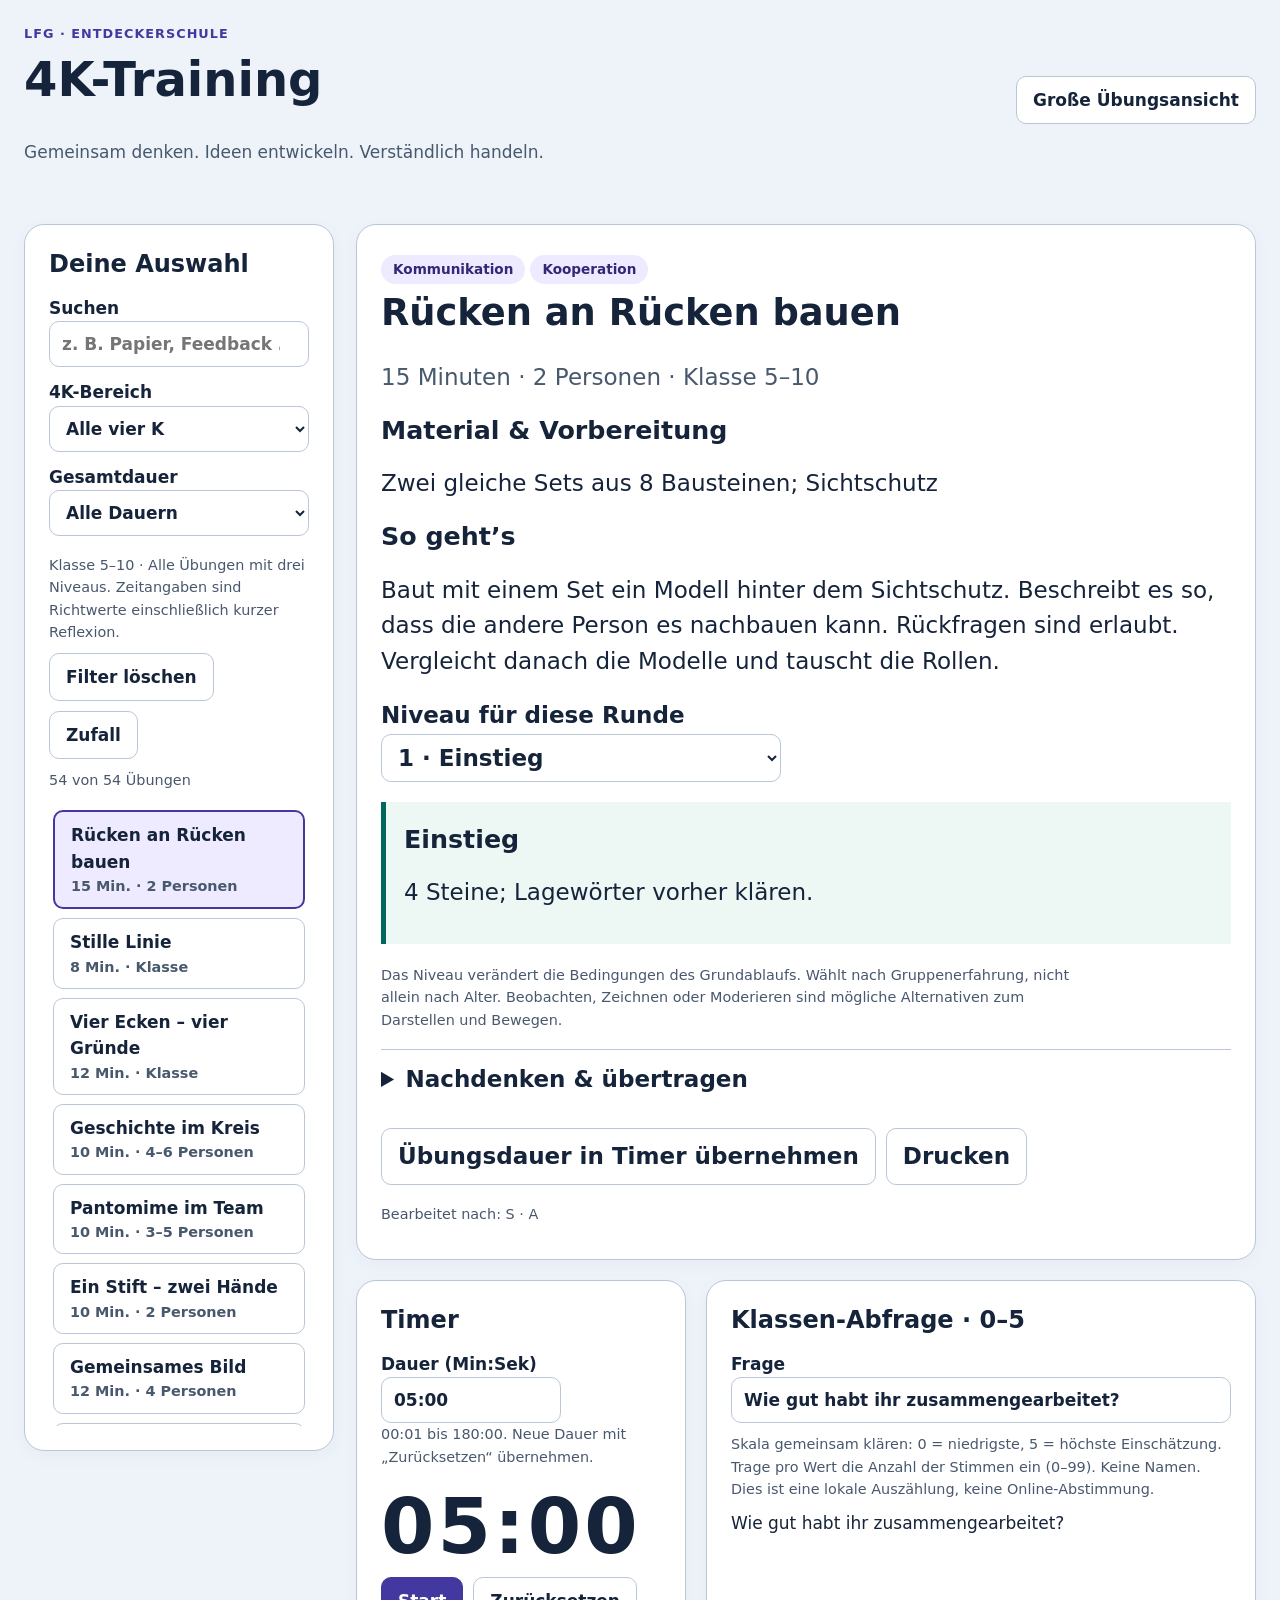
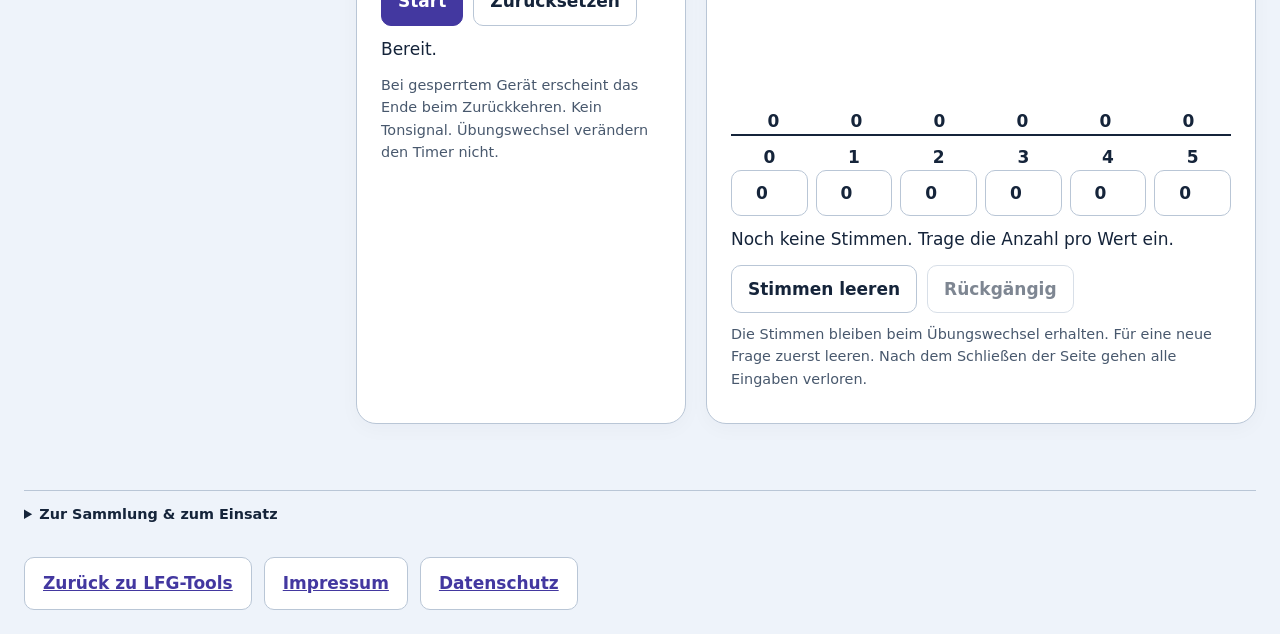
==== tools/4k-training/index.html @ a6604622 "Add files via upload" ====
<!doctype html>
<html lang="de">
<head>
<meta charset="utf-8">
<meta name="viewport" content="width=device-width,initial-scale=1">
<title>4K-Training · LFG-Tools</title>
<style>
:root{color-scheme:light;--ink:#15243a;--muted:#48586d;--paper:#fff;--bg:#eef3fa;--line:#b9c6d6;--accent:#4338a0;--soft:#eeeaff;--teal:#00675d}
*{box-sizing:border-box}body{margin:0;background:var(--bg);color:var(--ink);font:17px/1.55 system-ui,sans-serif}button,input,select{font:inherit}button,select,input{min-height:46px;border:1px solid var(--line);border-radius:10px}button{background:white;color:var(--ink);padding:10px 16px;cursor:pointer;font-weight:650}button:hover{background:var(--soft)}button:disabled{opacity:.55;cursor:default}input,select{padding:9px 12px;background:white;color:var(--ink);width:100%}:focus-visible{outline:3px solid #a43c00;outline-offset:3px}h1,h2,h3,p{margin:0 0 .65em}h1{font-size:clamp(1.9rem,5vw,3rem);line-height:1.15}h2{font-size:clamp(1.6rem,3vw,2.3rem);line-height:1.25}h3{font-size:1.15rem}a{color:var(--accent)}label{display:block;font-weight:650}small,.small{font-size:.9rem;color:var(--muted)}.skip{position:absolute;left:12px;top:-100px;background:white;padding:12px;z-index:10}.skip:focus{top:10px}header,main,footer{max-width:1440px;margin:auto;padding:24px}header{display:flex;align-items:center;justify-content:space-between;gap:20px}.eyebrow{color:var(--accent);font-weight:750;letter-spacing:.08em;font-size:.8rem}.layout{display:grid;grid-template-columns:310px minmax(0,1fr);gap:22px}.card{background:var(--paper);border:1px solid var(--line);border-radius:20px;padding:24px;box-shadow:0 5px 20px #15243a08}.catalog{align-self:start}.filters{display:grid;gap:12px}.row{display:flex;gap:10px;align-items:center;flex-wrap:wrap}.list{display:grid;gap:9px;margin-top:14px;max-height:620px;overflow:auto;padding:4px}.pick{text-align:left;width:100%;font-weight:650}.pick small{display:block}.pick[aria-pressed=true]{border:2px solid var(--accent);background:var(--soft)}.primary{background:var(--accent);color:white;border-color:var(--accent)}.primary:hover{background:#312777}.badge{display:inline-block;background:var(--soft);color:#352777;border-radius:30px;padding:4px 12px;font-size:.85rem;font-weight:650;margin:0 5px 6px 0}.meta{color:var(--muted)}.lesson{font-size:clamp(1.15rem,1.8vw,1.45rem)}.lesson h3{font-size:1.1em}.lesson p{max-width:78ch}.variant{border-left:5px solid var(--teal);background:#edf8f5;padding:18px;margin:20px 0}.level{max-width:400px;margin:18px 0}.lesson ol,.lesson ul{padding-left:1.5em}.lesson li{margin-bottom:12px}summary{cursor:pointer;font-weight:700;padding:12px 0;min-height:48px}details{border-top:1px solid var(--line);margin-top:18px}.tools{display:grid;grid-template-columns:minmax(220px,.75fr) minmax(0,1.25fr);gap:20px;margin-top:20px}.clock{font-size:clamp(3rem,6vw,5rem);font-variant-numeric:tabular-nums;font-weight:750;letter-spacing:.04em;line-height:1.3}.timer-input{max-width:180px}.status{min-height:1.6em;margin-top:10px}.error{color:#a51e19;font-weight:650}.ended{background:#fff0d5;border:2px solid #8b5200}.chart{display:grid;grid-template-columns:repeat(6,minmax(0,1fr));gap:10px;height:180px;align-items:end;border-bottom:2px solid var(--ink);margin:20px 0 8px;padding:0 6px}.column{height:100%;display:flex;flex-direction:column;justify-content:flex-end;text-align:center;font-weight:700}.bar{background:var(--teal);border-radius:6px 6px 0 0;min-height:0}.counts{display:grid;grid-template-columns:repeat(6,minmax(0,1fr));gap:8px}.counts label{text-align:center}.counts input{padding:8px 2px;text-align:center}.survey figure{margin:0}.survey .small{margin-top:10px}.survey input[aria-invalid=true]{border:2px solid #a51e19}.focus .catalog{display:none}.focus .layout{grid-template-columns:1fr}.focus .lesson{font-size:clamp(1.4rem,2.5vw,2rem)}footer nav{display:flex;flex-wrap:wrap;gap:12px}footer nav a{display:block;padding:12px 18px;border:1px solid var(--line);border-radius:10px;background:white;font-weight:650}footer details{font-size:.9rem}.hidden,[hidden]{display:none!important}.empty{padding:16px;background:#fff4dd;border-radius:10px}noscript{display:block;padding:20px}.topgap{margin-top:18px}@media(max-width:1000px){.tools{grid-template-columns:1fr}.layout{grid-template-columns:270px minmax(0,1fr)}}@media(max-width:740px){header,main,footer{padding:16px}header{align-items:flex-start;flex-direction:column}.layout{grid-template-columns:1fr}.card{padding:18px}.filters{grid-template-columns:1fr 1fr}.filters .wide{grid-column:1/-1}.list{max-height:240px}.counts{gap:5px}.chart{gap:6px}.lesson{font-size:1.2rem}.row button{flex:1 1 auto}}@media(prefers-reduced-motion:no-preference){.bar{transition:height .18s}}@media print{header button,.catalog,.tools,footer nav{display:none!important}.layout{display:block}.card{border:0;box-shadow:none}.lesson{font-size:13pt}body{background:white}}
</style>
</head>
<body>
<a class="skip" href="#exercise">Zur Übung springen</a>
<header><div><p class="eyebrow">LFG · ENTDECKERSCHULE</p><h1>4K-Training</h1><p class="meta">Gemeinsam denken. Ideen entwickeln. Verständlich handeln.</p></div><button id="focus" aria-pressed="false">Große Übungsansicht</button></header>
<noscript>Bitte JavaScript aktivieren, damit Übungen, Timer und Auswertung angezeigt werden.</noscript>
<main>
<div class="layout">
<aside class="card catalog" aria-label="Übungen finden">
<h2 style="font-size:1.5rem">Deine Auswahl</h2>
<div class="filters">
<label class="wide">Suchen<input id="search" type="search" placeholder="z. B. Papier, Feedback …"></label>
<label>4K-Bereich<select id="category"><option value="">Alle vier K</option><option value="0">Kommunikation</option><option value="1">Kooperation</option><option value="2">Kreativität</option><option value="3">Kritisches Denken</option></select></label>
<label>Gesamtdauer<select id="duration"><option value="100">Alle Dauern</option><option value="10">Bis 10 Minuten</option><option value="15">Bis 15 Minuten</option><option value="20">Bis 20 Minuten</option></select></label>
</div>
<p class="small topgap">Klasse 5–10 · Alle Übungen mit drei Niveaus. Zeitangaben sind Richtwerte einschließlich kurzer Reflexion.</p>
<div class="row"><button id="clear">Filter löschen</button><button id="random">Zufall</button></div>
<p id="found" class="status small" role="status"></p>
<div id="list" class="list" aria-label="Gefundene Übungen"></div>
</aside>
<div>
<article class="card lesson" id="exercise" aria-labelledby="title">
<div id="tags"></div><h2 id="title" tabindex="-1"></h2><p id="meta" class="meta"></p>
<h3>Material &amp; Vorbereitung</h3><p id="material"></p>
<h3>So geht’s</h3><p id="steps"></p>
<label class="level">Niveau für diese Runde<select id="level"><option value="0">1 · Einstieg</option><option value="1">2 · Vertiefung</option><option value="2">3 · Herausforderung</option></select></label>
<div class="variant"><h3 id="leveltitle">Einstieg</h3><p id="variant"></p></div>
<p class="small">Das Niveau verändert die Bedingungen des Grundablaufs. Wählt nach Gruppenerfahrung, nicht allein nach Alter. Beobachten, Zeichnen oder Moderieren sind mögliche Alternativen zum Darstellen und Bewegen.</p>
<details id="reflection"><summary>Nachdenken &amp; übertragen</summary><ol id="questions"></ol><p id="solution" class="small"></p></details>
<div class="row topgap"><button id="loadtime">Übungsdauer in Timer übernehmen</button><button id="print">Drucken</button></div>
<p id="source" class="small topgap"></p>
</article>
<div class="tools">
<section class="card" id="timerbox" aria-labelledby="timerheading"><h2 id="timerheading" style="font-size:1.5rem">Timer</h2><label class="timer-input">Dauer (Min:Sek)<input id="timeinput" value="05:00" inputmode="text" maxlength="6" aria-describedby="timehint"></label><p id="timehint" class="small">00:01 bis 180:00. Neue Dauer mit „Zurücksetzen“ übernehmen.</p><div id="clock" class="clock" role="timer" aria-label="Verbleibende Zeit">05:00</div><div class="row"><button id="start" class="primary">Start</button><button id="reset">Zurücksetzen</button></div><p id="tstatus" class="status" role="status">Bereit.</p><p class="small">Bei gesperrtem Gerät erscheint das Ende beim Zurückkehren. Kein Tonsignal. Übungswechsel verändern den Timer nicht.</p></section>
<section class="card survey" aria-labelledby="surveyheading"><h2 id="surveyheading" style="font-size:1.5rem">Klassen-Abfrage · 0–5</h2><label>Frage<input id="pollquestion" maxlength="160" value="Wie gut habt ihr zusammengearbeitet?"></label><p class="small">Skala gemeinsam klären: 0 = niedrigste, 5 = höchste Einschätzung. Trage pro Wert die Anzahl der Stimmen ein (0–99). Keine Namen. Dies ist eine lokale Auszählung, keine Online-Abstimmung.</p><figure id="figure"><figcaption id="caption"></figcaption><div id="chart" class="chart" aria-hidden="true"></div></figure><div id="counts" class="counts"></div><p id="pstatus" class="status" role="status" aria-live="polite"></p><div class="row"><button id="pollreset">Stimmen leeren</button><button id="undo" disabled>Rückgängig</button></div><p class="small">Die Stimmen bleiben beim Übungswechsel erhalten. Für eine neue Frage zuerst leeren. Nach dem Schließen der Seite gehen alle Eingaben verloren.</p></section>
</div>
</div>
</div>
</main>
<footer>
<details><summary>Zur Sammlung &amp; zum Einsatz</summary><p>Alle Übungen sind für Klasse 5–10 didaktisch bearbeitet und verkürzt. Niveau und Dauer passen sich nicht automatisch an die Klasse an. Wählt für die Reflexion ein bis zwei Fragen und vereinbart danach einen konkreten nächsten Schritt. Persönliche Offenlegung, Berührung und Blickkontakt sind freiwillig; bei Rollenspielen werden erfundene Situationen genutzt.</p><p>Quellenkürzel: S = „4K Übungen – SUPER“; A = „Auswahl 4K Übungen“; T = „Theaterübungen“; V = Hopp Foundation, „Die Box für spontane Vertretungsstunden“, 2024; L = bereitgestellte Lions-Quest-Unterlagen Klasse 5; B = BZgA, „Achtsamkeit und Anerkennung“. Die Anleitungen und Niveauvarianten sind neu formulierte Bearbeitungen, keine vollständige Wiedergabe der Programme. Verwandte Übungen wurden zusammengeführt. Ergänzte Beispiele sind erfunden.</p></details>
<nav aria-label="Weitere Seiten" class="topgap"><a href="../../index.html">Zurück zu LFG-Tools</a><a href="https://lfg-ma.de/impressum-b/">Impressum</a><a href="https://lfg-ma.de/datenschutz/">Datenschutz</a></nav>
</footer>
<script>
'use strict';
// Schema: Titel | K (0–3) | Minuten | Gruppe | Material | Ablauf | 3 Niveaus (~) | 2 Reflexionsfragen (~) | Quellen
const raw = `
Rücken an Rücken bauen|01|15|2 Personen|Zwei gleiche Sets aus 8 Bausteinen; Sichtschutz|Baut mit einem Set ein Modell hinter dem Sichtschutz. Beschreibt es so, dass die andere Person es nachbauen kann. Rückfragen sind erlaubt. Vergleicht danach die Modelle und tauscht die Rollen.|4 Steine; Lagewörter vorher klären.~8 Steine; vor dem Vergleichen alle Positionen mündlich prüfen.~8 Steine; zunächst ohne Rückfragen bauen, danach mit Rückfragen verbessern.|Welche Beschreibung war eindeutig?~Welche Rückfrage hat einen Fehler verhindert?|SA
Stille Linie|01|8|Klasse|Zettel mit erfundenen Tages- und Monatsdaten|Alle erhalten ein Datum. Ordnet euch ohne Sprechen vom Jahresanfang bis zum Jahresende. Alternativ ordnet ihr die Zettel gemeinsam am Tisch. Prüft am Ende laut die Reihenfolge.|Zettel dürfen gezeigt werden.~Zettel bleiben verdeckt; nutzt Gesten.~Zwei Personen haben dasselbe Datum: Einigt euch zusätzlich auf eine nachvollziehbare Gleichstandsregel.|Wie habt ihr Informationen sichtbar gemacht?~Woran habt ihr bemerkt, dass jemand noch Unterstützung brauchte?|S
Vier Ecken – vier Gründe|03|12|Klasse|Vier Schilder: Ruhe, Bewegung, Austausch, Kreativität|Was sollte ein neuer Pausenraum vor allem ermöglichen? Wählt eine Ecke oder zeigt auf ein Schild. Sammelt dort Gründe, hört die anderen Gruppen und entscheidet danach erneut.|Nennt einen Nutzen eurer Wahl.~Berücksichtigt einen Nachteil eurer Wahl.~Entwickelt einen Kompromiss für einen kleinen Raum und begründet, worauf ihr verzichtet.|Welcher Grund hat eure Sicht erweitert?~Was ist der Unterschied zwischen einer Mehrheit und einem guten Argument?|S
Geschichte im Kreis|02|10|4–6 Personen|Keines|Beginnt mit: „Vor dem Klassenraum lag eine Kiste ohne Namen.“ Ergänzt reihum je einen Satz. Greift dabei etwas aus dem vorherigen Satz auf. Findet gemeinsam ein Ende.|Erzählt frei und zusammenhängend.~Jeder neue Satz enthält zusätzlich eine Ursache oder Folge.~Erzählt dieselbe Geschichte erneut aus Sicht einer Nebenfigur, ohne die Ereignisse zu verändern.|Welche Ergänzung hat wirklich angeknüpft?~Wie habt ihr widersprüchliche Ideen verbunden?|S
Pantomime im Team|02|10|3–5 Personen|Begriffe auf Zetteln: Busfahrt, Zeltaufbau, Orchester|Plant eine stumme Szene zu einem Begriff. Alle übernehmen eine erkennbare Aufgabe. Die anderen nennen erst Beobachtungen und dann ihre Vermutung.|Zeigt eine Alltagshandlung.~Zeigt eine Störung und ihre gemeinsame Lösung.~Zeigt einen abstrakten Begriff wie Zusammenarbeit ohne Buchstaben oder Zahlen.|Welche Geste war verständlich?~Welche Deutung war nur eine Vermutung?|ST
Ein Stift – zwei Hände|01|10|2 Personen|Papier und ein dicker Stift je Paar|Haltet einen Stift gemeinsam und zeichnet ein Haus mit Tür, zwei Fenstern und einem Baum. Niemand zieht gegen Widerstand; bei Bedarf pausieren. Alternativ führt eine Person, die andere gibt Anweisungen. Vergleicht zwei Durchgänge.|Sprecht euch während des Zeichnens ab.~Plant vorher; zeichnet dann ohne Worte.~Zeichnet ohne Vorplanung und ohne Worte; vergleicht danach eure unterschiedlichen Ziele.|Woran war Führung zu erkennen?~Wie konntet ihr einen Richtungswechsel aushandeln?|S
Gemeinsames Bild|12|12|4 Personen|Großes Blatt, vier Stifte|Zeichnet gemeinsam einen Schulhof. Jede Person nutzt einen eigenen Stift. Ergänzt die Ideen der anderen, ohne etwas zu übermalen. Stellt danach drei bewusst verbundene Elemente vor.|Plant zuerst gemeinsam.~Zeichnet ohne Worte; jede Ergänzung muss an etwas Vorhandenes anschließen.~Plant einen Hof für Ruhe, Spiel und barrierefreie Wege; löst einen Platzkonflikt ohne Worte.|Wo entstand aus Einzelideen etwas Gemeinsames?~Wessen Vorschlag wurde aufgegriffen und wessen noch nicht?|S
Papier-Turm|12|20|3–4 Personen|8 gebrauchte A4-Blätter je Team, Lineal|Baut aus den Blättern ohne Kleber einen freistehenden Turm. Er muss zehn Sekunden stehen. Plant drei Minuten, baut sieben Minuten, prüft und verbessert. Vergleicht eure Bauweisen, nicht nur die Höhe.|Alle 8 Blätter nutzen; Falten und Rollen erlaubt.~Nur 5 Blätter nutzen; vor dem Bauen eine Skizze vereinbaren.~Nur 5 Blätter; der Turm muss zusätzlich einen Radiergummi tragen. Testet und verändert gezielt eine Stelle.|Welche Absprache hat Bauzeit gespart?~Welche Beobachtung führte zu einer Verbesserung?|S
Jeder Knick zählt|01|20|4 Personen|Papier, freie Teststrecke|Faltet reihum einen Papierflieger: Pro Zug ist genau ein Knick erlaubt. Alle sind beteiligt. Testet auf einer freien Strecke ohne Personen in Flugrichtung. Besprecht eine Verbesserung und baut erneut.|Wählt gemeinsam ein bekanntes Modell; sprecht dabei.~Plant vorab; während des Faltens nur Rückfragen.~Vergleicht zwei Modelle mit je drei Testflügen unter gleichen Bedingungen.|Wo war eine Übergabe unklar?~Wie unterscheidet ihr einen Zufallstreffer von einer Verbesserung?|SV
Ball auf Reisen|01|15|4–6 Personen|Gefaltete Papierrinnen, Papierkugel, Tisch|Transportiert eine Papierkugel mit euren Rinnen über einen Tisch in ein Ziel aus Papier. Die Kugel darf nicht mit der Hand bewegt werden. Jede Person übernimmt eine Rinne. Stoppt bei einem Fall, besprecht die Stelle und beginnt dort neu.|Rinnen dürfen aufliegen.~Die Rinnen werden gehalten; sprecht Übergaben ab.~Baut eine Kurve ein und wechselt nach jedem Versuch die Zuständigkeiten.|Welche Übergabe funktionierte zuverlässig?~Was änderte sich durch den Rollenwechsel?|S
Insel am Tisch|13|15|3–5 Personen|6 Papierinseln, 4 Spielfiguren|Legt die Inseln als Weg über einen gezeichneten Fluss. Bringt alle Figuren hinüber. Pro Insel stehen höchstens zwei Figuren; bewegt wird nur zur nächsten Insel. Leere Inseln dürfen umgesetzt werden. Findet und erklärt einen gemeinsamen Plan.|Alle Inseln liegen bereits als Kette.~Nutzt nur 4 Inseln und plant das Umsetzen.~Nutzt 4 Inseln; jede Person darf nur ihre eigene Figur bewegen. Einigt euch vor jedem Schritt.|Welche Regel habt ihr zuerst übersehen?~Wie habt ihr sichergestellt, dass alle den Plan verstanden?|S
Team-Puzzle|01|15|4 Personen|Ein selbst gezeichnetes Bild, in 8 Teile zerschnitten|Verteilt die verdeckten Teile. Beschreibt zunächst Formen und Anschlüsse, ohne sie zu zeigen. Legt sie anschließend gemeinsam zum Bild. Vergleicht eure Vorstellungen vor und nach dem Aufdecken.|Beschreibt 4 Teile und legt sie sofort.~Beschreibt 8 Teile; erst nach einer Planungsrunde aufdecken.~Eine Person legt nach euren Beschreibungen; nur sie darf Teile verschieben.|Welche Merkmale halfen beim Zuordnen?~Wann wäre eine Rückfrage besser gewesen als eine Annahme?|S
Maßstab gemeinsam ablegen|01|10|4–6 Personen|Leichte lange Leiste; freie Tischfläche|Tragt eine leichte Leiste mit je einem ausgestreckten Zeigefinger auf Tischhöhe. Senkt sie gemeinsam auf die Tischfläche. Kein Drücken oder Festhalten; bei Unsicherheit ablegen. Beobachtende können die Koordination übernehmen.|Eine Person gibt das Tempo vor.~Wechselt die koordinierende Person.~Versucht es nach gemeinsamer Planung ohne Worte und vergleicht die Strategien.|Warum bewegte sich die Leiste manchmal anders als beabsichtigt?~Welches Signal half allen gleichzeitig?|S
Menschliche Maschine|12|12|4–6 Personen|Keines|Eine Person beginnt eine wiederholte kleine Bewegung. Weitere ergänzen passende Bewegungen oder leise Geräusche. Gemeinsam entsteht eine Fantasiemaschine. Bewegungen sind auch im Sitzen möglich.|Baut eine Maschine mit klarer Reihenfolge.~Zeigt einen erkennbaren Eingang und Ausgang, etwa Papier und gefalteten Brief.~Eine Station fällt aus: Plant die Maschine so um, dass ihr Ziel erhalten bleibt.|Wie wurde der Anschluss zwischen zwei Teilen sichtbar?~Was machte eure Maschine anpassungsfähig?|ST
Gemeinsamer Bauplan|12|20|3–4 Personen|Papier und Stifte|Entwerft einen Lernraum mit drei Bereichen: Ruhe, Austausch und Bauen. Zeichnet erst einzeln eine Idee, kombiniert dann einen gemeinsamen Grundriss. Jede Person erklärt eine Entscheidung.|Alle drei Bereiche dürfen nebeneinander liegen.~Zeichnet auch Wege und Materialplätze ein.~Der Raum ist nur 6 × 6 Meter groß. Legt einen Maßstab fest und begründet einen Zielkonflikt.|Welche Einzelidee habt ihr weiterentwickelt?~Welche Entscheidung war ein begründeter Kompromiss?|S
Dinge neu nutzen|2|10|2–4 Personen|Papier, Stift; Gegenstand: leere Dose|Sammelt möglichst unterschiedliche neue Nutzungen einer leeren Dose. Bewertet zunächst nicht. Sortiert danach in praktisch, überraschend und noch unklar. Entwickelt eine Idee als Skizze weiter.|Findet fünf Nutzungen.~Findet Nutzungen für Schule, Garten und unterwegs.~Wählt eine Nutzung ohne Zerschneiden und beschreibt, wie ihr sie testen würdet.|Welche Idee löste weitere Ideen aus?~Welche Gewohnheit hat euer Denken begrenzt?|SA
Fantasietier mit Funktion|23|15|2–3 Personen|Papier und Stifte|Erfindet ein Tier für eine windige, kalte Insel. Zeichnet es und erklärt drei Merkmale mit ihrem möglichen Nutzen. Es ist ein Fantasiemodell, kein Beleg für reale Evolution.|Wählt drei passende Merkmale.~Beschreibt zu einem Merkmal auch einen möglichen Nachteil.~Die Insel wird wärmer: Entwerft eine zweite Variante und vergleicht Vor- und Nachteile, ohne eine absichtliche Anpassung realer Tiere zu behaupten.|Welche Merkmale passten zur Umgebung?~Welche Behauptung müsste man an realen Tieren untersuchen?|S
Drei Wörter – eine Geschichte|02|12|2–4 Personen|Papier und Stifte|Schreibt eine kurze Geschichte mit Schlüssel, Regenbogen und Fahrstuhl. Alle drei Wörter müssen für die Handlung wichtig sein. Lest vor und erklärt eine Verbindung.|Schreibt gemeinsam sechs Sätze.~Jede Person ergänzt abwechselnd einen Satz; die Geschichte enthält einen überraschenden Wendepunkt.~Erzählt dieselbe Handlung einmal als Krimi und einmal als sachlichen Bericht.|Welches Wort war zunächst schwer einzubauen?~Was änderte sich durch den Wechsel der Textsorte?|S
Erfindung des Tages|23|20|3 Personen|Papier und Stifte|Erfindet etwas, das das Suchen von Schulmaterial erleichtert. Notiert zuerst das konkrete Problem, zeichnet eine Lösung und erklärt ihre Funktionsweise. Holt eine Rückmeldung von einem anderen Team.|Verbessert einen vorhandenen Gegenstand.~Die Lösung muss ohne Strom funktionieren.~Nennt Kosten, einen möglichen Fehler und einen Test, der diesen Fehler sichtbar macht.|Welche Rückmeldung veränderte euren Entwurf?~Löst die Erfindung das Problem oder nur ein Symptom?|S
Rätselwerkstatt|23|20|2–3 Personen|Papier und Stifte|Erfindet ein Rätsel zu einem Gegenstand im Raum. Schreibt drei überprüfbare Hinweise und eure Lösung getrennt auf. Ein anderes Team prüft, ob nur eine Lösung passt.|Der Gegenstand ist sichtbar.~Vermeidet Namen, Farbe und Standort als Hinweise.~Baut ein Logikrätsel mit drei Gegenständen und drei Plätzen; prüft alle sechs möglichen Anordnungen.|Welcher Hinweis schloss wirklich eine Möglichkeit aus?~War eure Lösung eindeutig oder nur die beabsichtigte?|S
Mini-Debatte|03|15|4 Personen|Papier für Stichworte|Soll ein Teil der Pause in einem ruhigen Raum möglich sein? Zwei sammeln Gründe dafür, zwei mögliche Einwände. Vor jedem Gegenargument fasst ihr die andere Position fair zusammen. Formuliert am Ende eine gemeinsame Bedingung.|Je ein Grund und ein Beispiel.~Unterscheidet Behauptung, Begründung und Beispiel.~Wechselt die Seiten und formuliert das stärkste Argument der bisherigen Gegenseite.|Welche Zusammenfassung war fair?~Welches Argument wurde durch ein Beispiel tatsächlich gestützt?|SV
Entscheidungs-Treppe|13|18|3–4 Personen|Papier und Stifte|Eine fiktive Klasse hat 100 Euro für Bücher, Spiele oder Pflanzen. Klärt: Wer ist betroffen? Welche Ziele sind wichtig? Welche Möglichkeiten gibt es? Entscheidet begründet; Teilbeträge sind erlaubt.|Vergleicht nach zwei Kriterien.~Gewichtet drei Kriterien und prüft eure Entscheidung erneut.~Eine Gruppe profitiert bisher kaum. Entwickelt eine Alternative, die deren Interesse berücksichtigt.|Wessen Interesse fehlte zunächst?~Welche Gewichtung hat das Ergebnis verändert?|S
Nachricht unter der Lupe|3|15|2–4 Personen|Papier und Stifte|Fiktiver Aushang: „Alle wollen längere Pausen!“ Zusatz: Befragt wurden 8 freiwillige Mitglieder der Spiele-AG; 7 stimmten zu. Trennt gesicherte Angaben von der Behauptung und formuliert eine passende Überschrift.|Markiert, auf wen sich die 7 Stimmen beziehen.~Plant eine Befragung, die mehr Gruppen erreicht.~Erklärt, warum auch eine größere freiwillige Umfrage verzerrt sein kann. Formuliert verbleibende Unsicherheit.|Was ist belegt und was nicht?~Welche zusätzliche Information würde eure Einschätzung ändern?|S
Logik statt Raten|3|12|2–3 Personen|Papier und Stifte|Drei Kisten stehen links, in der Mitte und rechts: rot, blau, grün. Rot steht nicht links. Blau steht direkt links von Grün. Findet die Reihenfolge und begründet sie. Prüft durch Auflisten der sechs Möglichkeiten.|Legt sechs Skizzen an und streicht unpassende.~Löst ohne Skizzen, erklärt aber jeden Ausschluss.~Ersetzt genau einen Hinweis so, dass zwei Lösungen bleiben, und beweist das durch Prüfen.|Welcher Hinweis war entscheidend?~Wie habt ihr ausgeschlossen, dass es eine zweite Lösung gibt?|S
Klassenrat im Kleinen|013|25|4–6 Personen|Papier und Stifte|Fiktiver Auftrag: Organisiert die Ausleihe einer Spielekiste. Verteilt Moderation, Zeitwache und Protokoll. Sammelt Vorschläge, hört Einwände, beschließt eine Regel und einen Prüftermin. Rollen können gemeinsam übernommen werden.|Entscheidet über eine Ausleihregel.~Klärt zusätzlich, was bei fehlenden Teilen passiert.~Prüft nach einer gespielten Ausleihsituation, ob eure Regel verständlich und fair ist, und überarbeitet sie.|Wie kamen leise Stimmen zu Wort?~Woran erkennt ihr beim Prüftermin, ob die Regel hilft?|SB
Konflikt mit Perspektivwechsel|03|20|3 Personen|Keines|Fiktive Situation: Alex braucht Ruhe zum Lesen, Kim möchte ein Projekt besprechen. Beide erklären ihr Anliegen. Eine dritte Person fasst beide Sichtweisen zusammen. Sucht zwei Lösungen und spielt eine davon. Keine echten Konflikte nachstellen.|Nutzt: „Ich brauche …, weil …“ und „Du möchtest …“.~Prüft, ob beide der Zusammenfassung zustimmen, bevor ihr Lösungen sucht.~Eine Lösung scheitert im Test. Verhandelt neu und formuliert eine konkrete Vereinbarung.|Wann wurde aus einem Vorwurf ein Anliegen?~Welche Lösung berücksichtigt beide Bedürfnisse?|SB
Gemeinsam und verschieden|01|10|2 Personen|Papier und Stifte|Findet drei Gemeinsamkeiten und zwei Unterschiede bei unverfänglichen Vorlieben, etwa Spielen, Büchern oder Lernorten. Jede Frage darf ausgelassen werden; erfundene Rollen sind möglich. Stellt nur vor, was beide freigeben.|Nutzt vorbereitete Themen.~Findet zu jeder Gemeinsamkeit einen Unterschied im Detail.~Plant eine gemeinsame Aktivität, die zwei unterschiedliche Vorlieben verbindet.|Welche Frage brachte mehr als ein Ja oder Nein?~Wie habt ihr Unterschiede berücksichtigt, ohne sie zu bewerten?|SL
Team-Regel im Test|13|15|3–5 Personen|Papier und Stifte|Formuliert eine beobachtbare Regel für eure nächste Gruppenarbeit, etwa: Vor der Entscheidung hören wir jede Person. Testet sie bei der Planung eines Pausenspiels. Bewertet danach die Wirkung, nicht die Personen.|Testet eine Regel.~Vergleicht zwei Regeln und wählt begründet.~Eine beobachtende Person zählt konkrete Situationen; passt die Regel anhand dieser Beobachtungen an.|Woran konnte man die Regel erkennen?~Welche unerwartete Wirkung hatte sie?|SL
Standbild mit Deutungen|023|12|3–5 Personen|Keines|Stellt ohne Berührung eine Szene dar: Ein Team steht vor einer schwierigen Aufgabe. Haltet sie kurz. Die Zuschauenden nennen erst sichtbare Einzelheiten und dann mögliche Deutungen. Auch Zeichnungen oder Tischfiguren sind möglich.|Zeigt eine klare Situation.~Zeigt dieselbe Situation aus zwei Perspektiven.~Verändert nur eine Haltung oder Position und untersucht, wie sich die Deutungen ändern.|Welche Aussage war Beobachtung, welche Interpretation?~Welche Veränderung hatte die größte Wirkung?|ST
Spiegeln ohne Worte|01|8|2 Personen|Keines|Eine Person bewegt Hände und Oberkörper langsam, die andere spiegelt. Wählt angenehme Bewegungen; Sitzen ist möglich, Blickkontakt nicht nötig. Nach einer Minute wechseln.|Eine Person führt eindeutig.~Wechselt die Führung mit einem vereinbarten Signal.~Versucht fließende Wechsel ohne Signal; besprecht, woran ihr sie erkannt habt.|Welche Bewegung war gut nachvollziehbar?~Wie habt ihr das Tempo aneinander angepasst?|ST
Klatsch- oder Zeichenkreis|01|8|4–8 Personen|Keines|Gebt einen Impuls im Kreis weiter: ein Klatschen oder ein sichtbares Handzeichen. Die empfangende Person bestätigt, bevor sie weitergibt. Baut bei Fehlern gemeinsam wieder auf; niemand scheidet aus.|Gebt den Impuls in einer Richtung weiter.~Ein doppeltes Zeichen ändert die Richtung.~Zwei unterschiedliche Impulse laufen nacheinander; vereinbart eine Regel, wenn sie sich treffen.|Was machte eine Übergabe eindeutig?~Wie half eure Reaktion nach einem Fehler?|ST
Ein unsichtbarer Gegenstand|02|10|4–6 Personen|Keines|Gebt einen gedachten Gegenstand pantomimisch weiter. Zeigt Größe, Gewicht und Umgang damit. Die nächste Person übernimmt diese Eigenschaften, bevor sie eine verändert. Sitzen ist möglich.|Gebt eine große leichte Kiste weiter.~Verändert jeweils genau eine Eigenschaft.~Eine Gruppe beobachtet und beschreibt die gesamte Veränderungskette.|Welche Eigenschaft war deutlich sichtbar?~Welche Änderung wurde unbeabsichtigt eingeführt?|ST
Heißer Stuhl – fiktive Rolle|03|15|3–5 Personen|Papier für Rollenkarte|Erfindet eine Person, die eine Schulbibliothek betreut: Ziel, Problem, verfügbare Mittel. Eine Person spielt die Rolle, die anderen fragen nach. Unbekanntes darf als unbekannt benannt werden.|Fragt nach Zielen und Aufgaben.~Stellt offene Nachfragen statt Fragen mit vorgegebener Antwort.~Prüft einen Vorschlag aus Sicht zweier widersprüchlicher Interessen der Rolle.|Welche Frage lieferte neue Information?~Wo habt ihr etwas in die Rolle hineingedeutet?|ST
Placemat: alle denken mit|012|18|4 Personen|Großes Blatt mit vier Außenfeldern und Mitte|Frage: Wie können wir Gruppenarbeit so organisieren, dass alle beitragen? Jede Person notiert zunächst eigene Ideen im Außenfeld. Lest reihum, klärt Fragen und schreibt drei gemeinsame Vorschläge in die Mitte.|Jede Person liefert eine Idee.~Verbindet jeweils zwei Einzelideen zu einem Vorschlag.~Wählt anhand von Wirksamkeit und Umsetzbarkeit; dokumentiert auch eine begründet verworfene Idee.|Welche Idee wäre ohne Einzelphase verloren gegangen?~Wie habt ihr ausgewählt, ohne einfach der lautesten Stimme zu folgen?|S
Spiel erfinden und testen|123|30|3–4 Personen|Papierplättchen, 1 Würfel, Spielfiguren|Erfindet ein Tischspiel mit Ziel, Ablauf und Ende. Schreibt die Regeln auf. Ein anderes Team spielt nur nach dieser Anleitung; ihr beobachtet zunächst schweigend. Überarbeitet eine unklare Regel.|Nutzt einen einfachen Weg mit Start und Ziel.~Erfindet ein kooperatives Ziel für alle Spielenden.~Prüft, ob eine Strategie das Spiel immer gewinnt, und verbessert die Regeln.|Welche Regel war für Fremde unklar?~Welche Veränderung machte Entscheidungen interessanter?|SA
Bild im Kopf|0|15|2 Personen|Vier selbst gezeichnete Karten: Haus mit Baum links/rechts, jeweils mit/ohne Fenster|Eine Person wählt verdeckt eine der vier Karten und beschreibt sie. Die andere hört zunächst nur zu und wählt danach aus allen vier Karten. Vergleicht, welche Merkmale nötig waren; Rollenwechsel.|Alle Merkmale dürfen beschrieben werden.~Vor der Auswahl ist nur eine Rückfrage erlaubt.~Erstellt sechs ähnliche Karten mit drei Unterscheidungsmerkmalen; formuliert eine möglichst kurze eindeutige Beschreibung.|Welche Angabe unterschied die Karten wirklich?~War eine kurze Beschreibung auch ausreichend?|A
Gemeinsam zählen|01|8|4–8 Personen|Keines|Zählt gemeinsam bis 15. Es gibt keine feste Reihenfolge; niemand nennt zwei Zahlen direkt nacheinander. Sprechen zwei gleichzeitig, pausiert kurz und beginnt neu. Kein Ausscheiden und kein Zeitwettbewerb.|Sichtbare Zeichen dürfen helfen.~Zählt ohne vereinbarte Zeichen.~Zählt bis 30; jede Person muss mindestens zweimal beitragen. Überlegt vorher, wie ihr Beteiligung ermöglicht.|Welche Signale habt ihr wahrgenommen?~Wie verhindert ihr, dass nur wenige die Aufgabe übernehmen?|A
4–2–3: Ideen weiterdenken|12|15|4 Personen|Vier Blätter und Stifte|Frage: Wie wird die Materialausgabe im Unterricht übersichtlicher? Jede Person notiert zwei Ideen. Gebt die Blätter dreimal weiter; ergänzt pro Runde konkrete Verbesserungen. Wählt danach einen Vorschlag zum Testen.|Ergänzt Beispiele zu den vorhandenen Ideen.~Verbindet zwei Vorschläge zu einer neuen Lösung.~Prüft in der letzten Runde eine Schwäche und entwickelt eine gezielte Gegenmaßnahme.|Welche Ergänzung entwickelte die Idee wirklich weiter?~Was unterscheidet Weiterdenken vom bloßen Wiederholen?|A
Reizwort trifft Problem|2|12|2–4 Personen|Papier und Stifte|Problem: In Gruppen reden manchmal alle gleichzeitig. Reizwörter: Ampel, Brücke, Reißverschluss. Übertragt Eigenschaften der Wörter auf mögliche Gesprächsregeln. Wählt eine Lösung und erklärt die Verbindung.|Nutzt die Ampel als Ausgangspunkt.~Entwickelt zu allen drei Wörtern unterschiedliche Ideen.~Kombiniert zwei Ideen und prüft, wann die Kombination nicht funktionieren würde.|Welches Wort öffnete eine neue Richtung?~Wie wurde aus einer Assoziation eine nutzbare Idee?|A
Drei Perspektiven auf eine Idee|23|18|3 Personen|Drei Rollenkarten: Vision, Umsetzung, Prüfung|Idee: eine Tauschstation für Bücher im Klassenraum. Betrachtet sie nacheinander aus drei Rollen: Was wäre möglich? Wie geht es konkret? Was könnte scheitern? Wechselt Rollen und verbessert den Plan.|Nennt je einen Gedanken pro Rolle.~Reagiert mit jeder Rolle auf den vorherigen Vorschlag.~Formuliert einen kleinen Test, der die wichtigste offene Frage beantwortet.|Welche Perspektive fehlte zunächst?~Wie wurde ein Einwand zu einer Verbesserung?|A
Ein System ohne Worte|03|15|3–4 Personen|Papier und Stifte|Eine Person entwickelt verdeckt eine einfache Zeichenregel, etwa Kreis = 1, Strich = 2; Werte werden addiert. Sie zeigt Beispiele ohne zu sprechen. Die anderen vermuten die Regel und prüfen sie an neuen Beispielen.|Nutzt zwei Zeichen und zeigt die Werte 1 bis 5.~Die Lernenden dürfen selbst Testbeispiele vorschlagen.~Nutzt Positionen statt Addition, etwa links Zehner, rechts Einer; sucht ein Beispiel, das zwei vermutete Regeln unterscheidet.|Wann war die Regel nur vermutet?~Welches Testbeispiel war besonders aussagekräftig?|A
Gemeinsames Wissen ordnen|01|12|4 Personen|Ein Blatt, zwei Stifte|Sammelt in drei Minuten möglichst viele verschiedene Möglichkeiten, Wasser zu sparen. Nur zwei Personen können gleichzeitig schreiben. Plant eure Zusammenarbeit, ordnet die Ideen und markiert Vorschläge, deren Wirkung ihr noch prüfen müsst.|Sammelt ohne weitere Einschränkung.~Bildet Kategorien und vermeidet Dopplungen.~Unterscheidet direkte Einsparung und bloße Verlagerung; kennzeichnet unsichere Behauptungen.|Wie habt ihr die knappen Stifte sinnvoll eingesetzt?~Welche Idee klang gut, brauchte aber eine Prüfung?|A
Sätze neu kombinieren|02|12|3–5 Personen|Papier und Stifte|Schreibt drei erfundene Fragen mit Antworten, etwa: Warum trägt der Roboter einen Hut? – Weil es durch die Decke regnet. Verschiebt die Antworten um einen Platz. Wählt eine überraschende Kombination und entwickelt eine kurze Szene.|Nutzt drei Frage-Antwort-Paare.~Gestaltet fünf Paare und sucht einen unerwarteten Zusammenhang.~Überarbeitet die Kombination zu einer Geschichte mit nachvollziehbarer Ursache und Folge.|Welche Neukombination überraschte?~Was musstet ihr ergänzen, damit daraus mehr als Zufall wurde?|A
Interview mit Freigabe|0|12|2 Personen|Papier und Stifte|Fragt einander nach einem gern gespielten Spiel, einer Fähigkeit und etwas, das ihr lernen möchtet. Nachfragen sind erlaubt, Auslassen auch. Fasst zusammen und lasst die Vorstellung freigeben; fiktive Rollen sind möglich.|Nutzt die drei vorbereiteten Fragen.~Stellt zu jeder Antwort eine offene Nachfrage.~Stellt die Person in drei treffenden Sätzen vor, ohne sie mit anderen zu vergleichen.|Welche Nachfrage zeigte echtes Interesse?~Was wurde bei der Freigabe noch korrigiert?|L
Genau zuhören im Dreierteam|0|15|3 Personen|Papier und Stifte|Eine Person erfindet eine harmlose Geschichte über eine verpasste Verabredung und notiert sechs Fakten. Sie erzählt; eine zweite gibt wieder, eine dritte vergleicht mit den Notizen. Unterscheidet richtig, verändert und vergessen. Tauscht Rollen.|Sechs Fakten; Rückfragen erlaubt.~Acht Fakten; erst nach dem Wiedergeben nachfragen.~Trennt beim Wiedergeben ausdrücklich Gehörtes von eigener Vermutung.|Welche Information wurde unabsichtlich verändert?~Welche Zuhörstrategie wollt ihr im Unterricht nutzen?|B
Vom Vorwurf zur Bitte|03|12|2–3 Personen|Papier und Stifte|Fiktiver Satz: „Du störst immer!“ Situation: Beim Erklären wurde zweimal dazwischengerufen. Formuliert Beobachtung, eigenes Anliegen und eine konkrete Bitte. Spielt beide Fassungen und vergleicht die Wirkung.|Nutzt: „Als …, konnte ich … nicht. Bitte …“.~Die andere Person fasst die Bitte zusammen und darf eine Alternative vorschlagen.~Findet eine Vereinbarung für zwei Bedürfnisse: ausreden können und wichtige Ideen nicht vergessen.|Welches Wort war eine pauschale Wertung?~Woran ist erkennbar, ob die Bitte erfüllt wurde?|B
Feedback mit nächstem Schritt|03|12|2–4 Personen|Ein selbst erstellter Entwurf, etwa ein Spielplan|Zeigt einen Entwurf. Die anderen beschreiben eine konkrete Stärke, eine unklare Stelle und einen machbaren nächsten Schritt. Die empfangende Person fragt nach und entscheidet, was sie übernimmt.|Nutzt die drei Satzanfänge: „Ich erkenne … / Mir ist unklar … / Du könntest …“.~Bezieht die Rückmeldung auf ein vorher vereinbartes Ziel.~Gebt zwei unterschiedliche Verbesserungsvorschläge; die empfangende Person wägt sie begründet ab.|Welche Rückmeldung ließ sich direkt nutzen?~Wo war Geschmack mit einem Qualitätskriterium verwechselt worden?|SV
Mini-Designprojekt|0123|35|3–4 Personen|Papier, Stifte, Kartonreste|Entwickelt eine Ablage, die ausgeliehene Stifte übersichtlich hält. Fragt ein anderes Team nach seinen Bedürfnissen. Skizziert drei Ideen, baut ein Papiermodell und lasst es testen. Verbessert anhand einer Beobachtung.|Ein Bedarf und ein Modell.~Berücksichtigt Ausgabe und Rückgabe.~Zwei Bedürfnisse widersprechen sich, etwa schneller Zugriff und Schutz vor Verlust. Testet zwei Varianten mit denselben Aufgaben.|Was habt ihr durch Fragen statt Vermuten erfahren?~Welche Beobachtung begründete eure Änderung?|V
Eine Idee in 60 Sekunden|03|12|2–3 Personen|Papier für Stichworte|Überzeugt eine fiktive Klasse von einer Bücher-Tauschstation. Nennt Problem, Lösung und einen konkreten Nutzen. Eine Person spricht 60 Sekunden; die andere fasst die Kernidee zusammen. Danach überarbeiten und wechseln.|Nutzt drei Stichwortkarten.~Ergänzt ein konkretes Beispiel und eine Handlungsaufforderung.~Nennt zusätzlich einen berechtigten Einwand und einen Umgang damit, ohne länger zu sprechen.|Was blieb nach einmaligem Zuhören hängen?~Welche Information war überzeugend, welche nur schmückend?|V
Gleiche Fakten – andere Schlagzeile|03|18|3–4 Personen|Papier und Stifte|Fiktive Fakten: Eine Klasse testet fünf Tage eine Spielekiste. 18 von 24 Kindern nutzen sie mindestens einmal; zwei Teile gehen verloren. Schreibt eine sachliche, eine begeisterte und eine kritische Überschrift. Erfindet keine weiteren Fakten.|Vergleicht die Wortwahl.~Schreibt zu jeder Überschrift zwei Sätze mit denselben Fakten.~Markiert Auslassungen und entwickelt eine ausgewogene Fassung mit offener Frage.|Welche Formulierung lenkte die Bewertung?~Kann ein Text wahre Angaben enthalten und trotzdem einseitig sein?|V
Zusammenhänge sichtbar machen|02|15|2–3 Personen|Papier und Stifte|Erklärt die Ausleihe eines Klassenspiels mit Kreis, Rechteck, Pfeilen und höchstens fünf Wörtern. Ein anderes Team beschreibt den Ablauf nur anhand eurer Zeichnung. Verbessert missverständliche Stellen.|Zeigt drei Schritte in Reihenfolge.~Ergänzt eine Entscheidung: Spiel vollständig oder unvollständig?~Zeigt auch eine Rückmeldungsschleife, wenn ein Teil fehlt, und erstellt eine eindeutige Legende.|Welches Zeichen wurde anders verstanden?~Wo zeigte ein Pfeil eine Reihenfolge und wo eine Bedingung?|V
Ist – Soll – Weg|03|18|3–4 Personen|Papier mit vier Feldern|Fiktive Situation: Bei der Materialausgabe warten viele lange. Füllt vier Felder: Was beobachten wir? Was wollen wir erreichen? Warum ist das wichtig? Was ist der nächste Schritt? Trennt Beobachtungen von Vermutungen.|Entwickelt einen konkreten Vorschlag.~Nennt ein messbares Zeichen für Verbesserung.~Plant einen Vergleich zweier Ausgabeverfahren und nennt Bedingungen, die gleich bleiben müssen.|Welche Annahme war noch ungeprüft?~Woran würde man erkennen, dass euer Vorschlag wirkt?|V
Szenen mit Wendepunkt|012|18|3–5 Personen|Keines|Spielt eine Minute: Ein Team plant ein Fest, doch der vorgesehene Raum ist belegt. Stoppt am Problem. Sammelt zwei mögliche Reaktionen und spielt beide. Jede Person erhält eine sinnvolle Rolle.|Plant beide Lösungen vorher.~Improvisiert die zweite Lösung mit dem Satzanfang „Ja, und wir könnten …“.~Eine neue Bedingung kommt hinzu: kein zusätzliches Geld. Passt den Plan an, ohne eine Person auszuschließen.|Welche Reaktion hielt das gemeinsame Ziel im Blick?~Wann wurde eine Idee weitergeführt statt blockiert?|ST
Ein Satz – viele Wirkungen|03|10|2–4 Personen|Keines|Sagt den neutralen Satz „Du bist ja schon da“ mit unterschiedlichen Absichten: überrascht, erleichtert, vorwurfsvoll. Zuhörende beschreiben wahrgenommene Merkmale und fragen nach der beabsichtigten Bedeutung. Niemand muss persönliche Gefühle darstellen.|Vergleicht zwei deutlich unterschiedliche Fassungen.~Haltet den Wortlaut gleich und verändert nur Betonung und Pausen.~Formuliert eine klärende Rückfrage für einen mehrdeutigen Fall.|Welche Bedeutung kam nur durch den Ton hinzu?~Warum reicht Körpersprache allein nicht, um Gefühle sicher zu kennen?|TB
`;
const names=['Kommunikation','Kooperation','Kreativität','Kritisches Denken'];
const levels=['Einstieg','Vertiefung','Herausforderung'];
const exercises=raw.trim().split('\n').map((line,id)=>{const [title,k,min,group,material,steps,variants,questions,source]=line.split('|');return {id,title,k,min:Number(min),group,material,steps,variants:variants.split('~'),questions:questions.split('~'),source};});
const $=id=>document.getElementById(id);
function el(tag,text,cls){const node=document.createElement(tag);if(text!==undefined)node.textContent=text;if(cls)node.className=cls;return node;}
function norm(s){return s.toLocaleLowerCase('de').normalize('NFD').replace(/[\u0300-\u036f]/g,'').replace(/ß/g,'ss');}
let chosen=0,visible=[];
function filter(){const words=norm($('search').value.trim()).split(/\s+/).filter(Boolean),k=$('category').value,max=Number($('duration').value);visible=exercises.filter(x=>(!k||x.k.includes(k))&&x.min<=max&&words.every(w=>norm([x.title,x.material,x.steps,x.group,...x.variants,...x.questions,...[...x.k].map(i=>names[i])].join(' ')).includes(w)));$('found').textContent=visible.length+' von '+exercises.length+' Übungen';$('random').disabled=!visible.length;renderList();}
function renderList(){$('list').replaceChildren();if(!visible.length){$('list').append(el('p','Keine Treffer. Entferne einen Filter oder ändere den Suchbegriff. Die zuletzt geöffnete Übung bleibt sichtbar.','empty'));return;}visible.forEach(x=>{const b=el('button',x.title,'pick');b.type='button';b.setAttribute('aria-pressed',String(chosen===x.id));b.append(el('small',x.min+' Min. · '+x.group));b.onclick=()=>selectExercise(x.id,true);$('list').append(b);});}
function showLevel(){const x=exercises[chosen],n=Number($('level').value);$('leveltitle').textContent=levels[n];$('variant').textContent=x.variants[n];}
function selectExercise(id,focus=false){chosen=id;const x=exercises[id];$('title').textContent=x.title;$('tags').replaceChildren(...[...x.k].map(i=>el('span',names[i],'badge')));$('meta').textContent=x.min+' Minuten · '+x.group+' · Klasse 5–10';$('material').textContent=x.material;$('steps').textContent=x.steps;$('questions').replaceChildren(...[...x.questions,'Was übernehmt ihr konkret in eure nächste Gruppenarbeit oder Fachaufgabe? Woran könnt ihr die Wirkung erkennen?'].map(q=>el('li',q)));$('solution').textContent=x.title==='Logik statt Raten'?'Auflösung des Grundrätsels: Blau – Grün – Rot. Stehen Blau und Grün in der Mitte und rechts, müsste Rot links stehen; das ist ausgeschlossen.':'';$('reflection').open=false;$('source').textContent='Bearbeitet nach: '+[...x.source].join(' · ');showLevel();renderList();if(focus){$('title').focus();$('exercise').scrollIntoView({block:'start'});}}
['search','category','duration'].forEach(id=>$(id).addEventListener(id==='search'?'input':'change',filter));
$('clear').onclick=()=>{$('search').value='';$('category').value='';$('duration').value='100';filter();$('search').focus();};
$('random').onclick=()=>{const pool=visible.filter(x=>x.id!==chosen);if(pool.length)selectExercise(pool[Math.floor(Math.random()*pool.length)].id,true);else if(visible.length)selectExercise(visible[0].id,true);};
$('level').onchange=showLevel;
$('focus').onclick=()=>{const on=document.body.classList.toggle('focus');$('focus').setAttribute('aria-pressed',String(on));$('focus').textContent=on?'Übersicht anzeigen':'Große Übungsansicht';};
$('print').onclick=()=>window.print();
// Der Timer benutzt eine Zielzeit, damit gedrosselte Hintergrund-Tabs keine Sekunden verlieren.
let remaining=300000,deadline=0,running=false,started=false;
function format(ms){const sec=Math.max(0,Math.ceil(ms/1000));return String(Math.floor(sec/60)).padStart(2,'0')+':'+String(sec%60).padStart(2,'0');}
function timeValue(){const m=$('timeinput').value.trim().match(/^(\d{1,3}):([0-5]\d)$/);if(!m)return null;const s=Number(m[1])*60+Number(m[2]);return s>=1&&s<=10800?s*1000:null;}
function timerMessage(text,error=false){$('tstatus').textContent=text;$('tstatus').className='status'+(error?' error':'');$('timeinput').setAttribute('aria-invalid',String(error));}
function paintTime(){$('clock').textContent=format(remaining);$('start').textContent=running?'Pause':started&&remaining>0?'Weiter':'Start';}
function tick(){if(!running)return;remaining=Math.max(0,deadline-Date.now());if(remaining===0){running=false;started=false;$('timerbox').classList.add('ended');timerMessage('Die Zeit ist um. Nehmt euch jetzt Zeit zum Reflektieren.');}paintTime();}
function resetTimer(){const ms=timeValue();if(ms===null){timerMessage('Bitte eine Dauer von 00:01 bis 180:00 eingeben, zum Beispiel 05:00.',true);return false;}running=false;started=false;remaining=ms;$('timerbox').classList.remove('ended');timerMessage('Bereit.');paintTime();return true;}
$('start').onclick=()=>{if(running){tick();if(!running)return;running=false;timerMessage('Pausiert.');paintTime();return;}if(!started){if(!resetTimer())return;}started=true;running=true;deadline=Date.now()+remaining;timerMessage('Läuft.');paintTime();};
$('reset').onclick=resetTimer;
$('loadtime').onclick=()=>{if(running){timerMessage('Bitte den laufenden Timer zuerst pausieren, bevor du eine neue Dauer übernimmst.',true);$('start').focus();return;}$('timeinput').value=String(exercises[chosen].min).padStart(2,'0')+':00';resetTimer();timerMessage('Übungsdauer übernommen. Für einzelne Phasen kannst du sie kürzen.');};
setInterval(tick,250);document.addEventListener('visibilitychange',tick);
// Keine Speicherung: Alle Stimmen existieren nur während dieser geöffneten Seite.
let previous=null;
for(let i=0;i<6;i++){const label=el('label',String(i));const input=el('input');input.type='number';input.min='0';input.max='99';input.step='1';input.value='0';input.id='count'+i;input.inputMode='numeric';input.setAttribute('aria-label','Anzahl Stimmen für Wert '+i);input.oninput=()=>{previous=null;$('undo').disabled=true;updatePoll();};label.append(input);$('counts').append(label);}
function updatePoll(){const counts=[];let valid=true;for(let i=0;i<6;i++){const inp=$('count'+i),s=inp.value.trim();const ok=/^\d{1,2}$/.test(s)&&Number(s)<=99;inp.setAttribute('aria-invalid',String(!ok));if(!ok)valid=false;counts.push(Number(s));}const q=$('pollquestion').value.trim();$('pollquestion').setAttribute('aria-invalid',String(!q));$('caption').textContent=q||'Abfrage';$('figure').hidden=!valid||!q;$('pstatus').className='status'+(!valid||!q?' error':'');if(!valid||!q){$('pstatus').textContent=!q?'Bitte eine Frage eingeben.':'Bitte für jeden Wert eine ganze Stimmenzahl von 0 bis 99 eingeben. Die Auswertung wartet auf gültige Angaben.';return;}$('chart').replaceChildren();const max=Math.max(1,...counts),total=counts.reduce((a,b)=>a+b,0);counts.forEach(n=>{const c=el('div',undefined,'column');c.append(el('span',String(n)));const b=el('div',undefined,'bar');b.style.height=(n/max*140)+'px';c.append(b);$('chart').append(c);});const sum=counts.reduce((a,n,i)=>a+n*i,0);$('pstatus').textContent=total?total+' Stimmen · Mittelwert '+(sum/total).toLocaleString('de-DE',{minimumFractionDigits:2,maximumFractionDigits:2})+' von 5.':'Noch keine Stimmen. Trage die Anzahl pro Wert ein.';}
$('pollquestion').oninput=updatePoll;
$('pollreset').onclick=()=>{previous=Array.from({length:6},(_,i)=>$('count'+i).value);for(let i=0;i<6;i++)$('count'+i).value='0';$('undo').disabled=false;updatePoll();};
$('undo').onclick=()=>{if(!previous)return;previous.forEach((n,i)=>$('count'+i).value=n);previous=null;$('undo').disabled=true;updatePoll();};
filter();selectExercise(0);updatePoll();
</script>
</body>
</html>
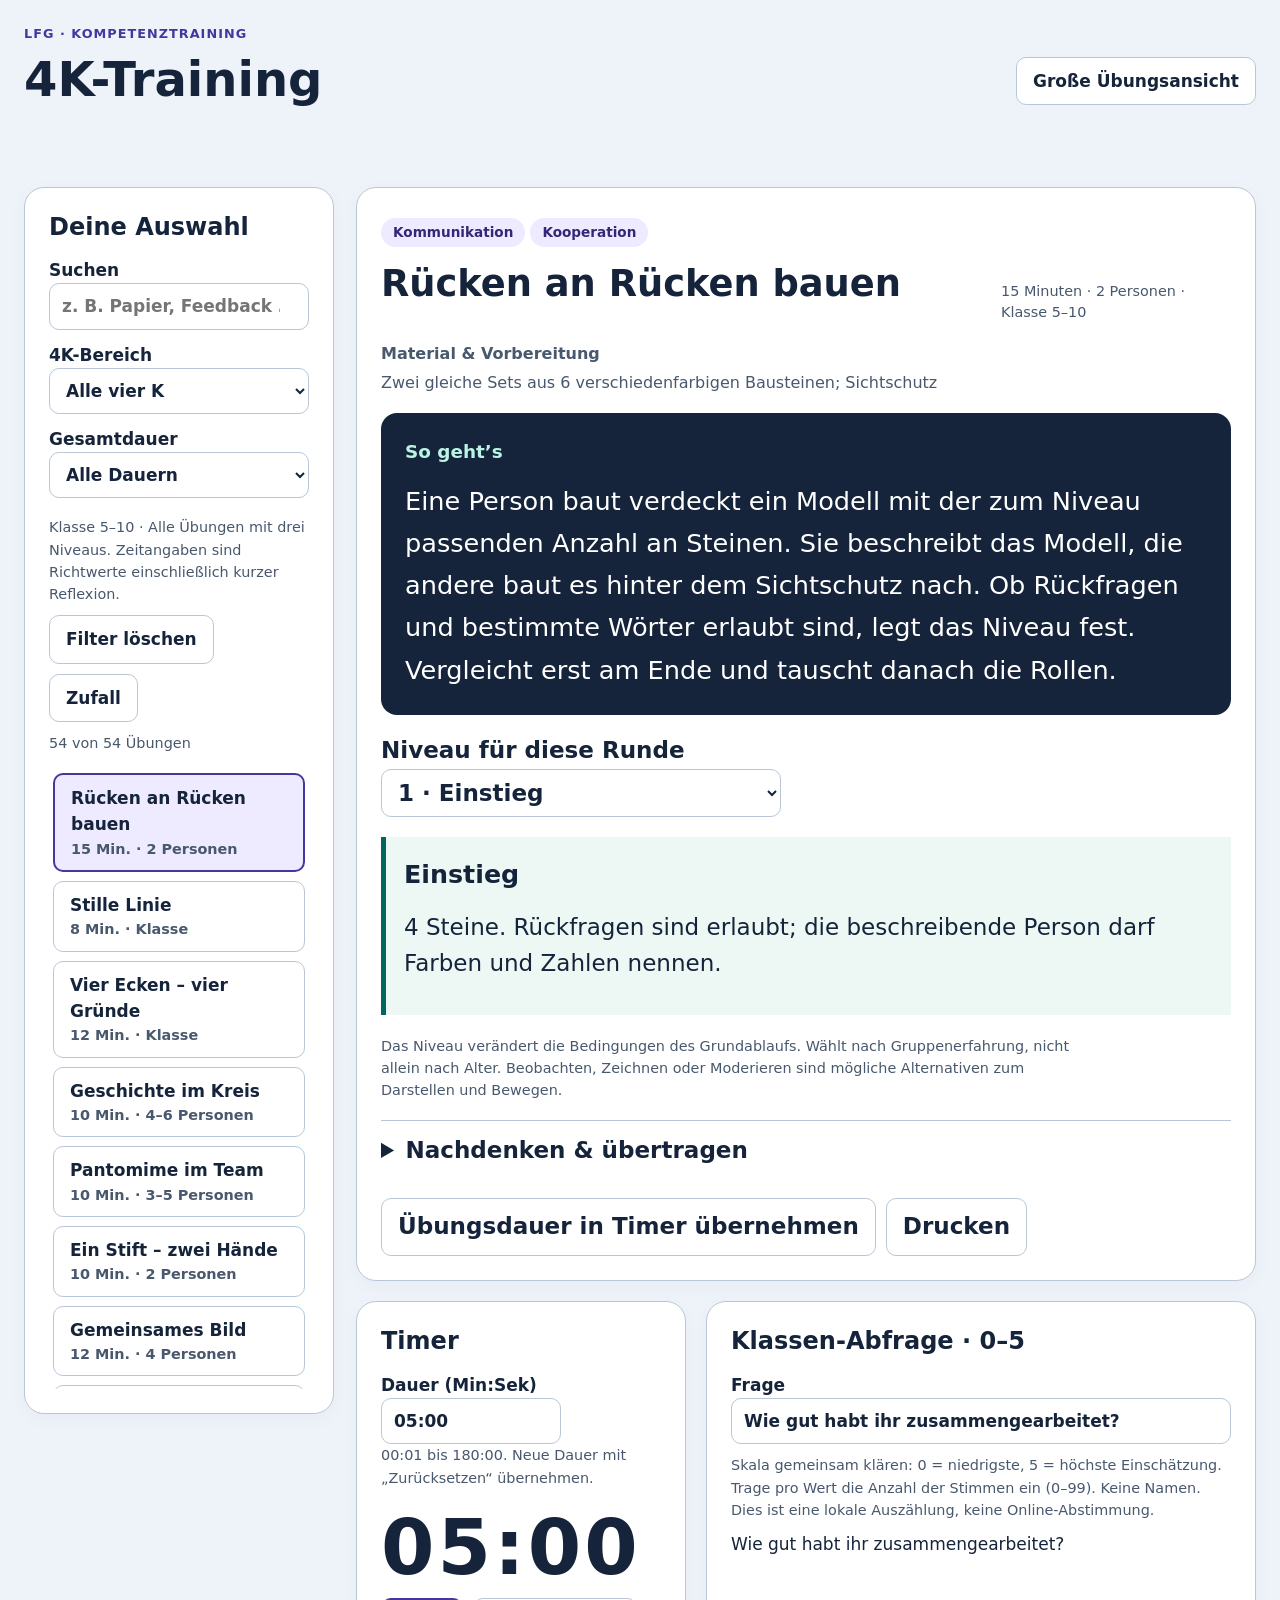
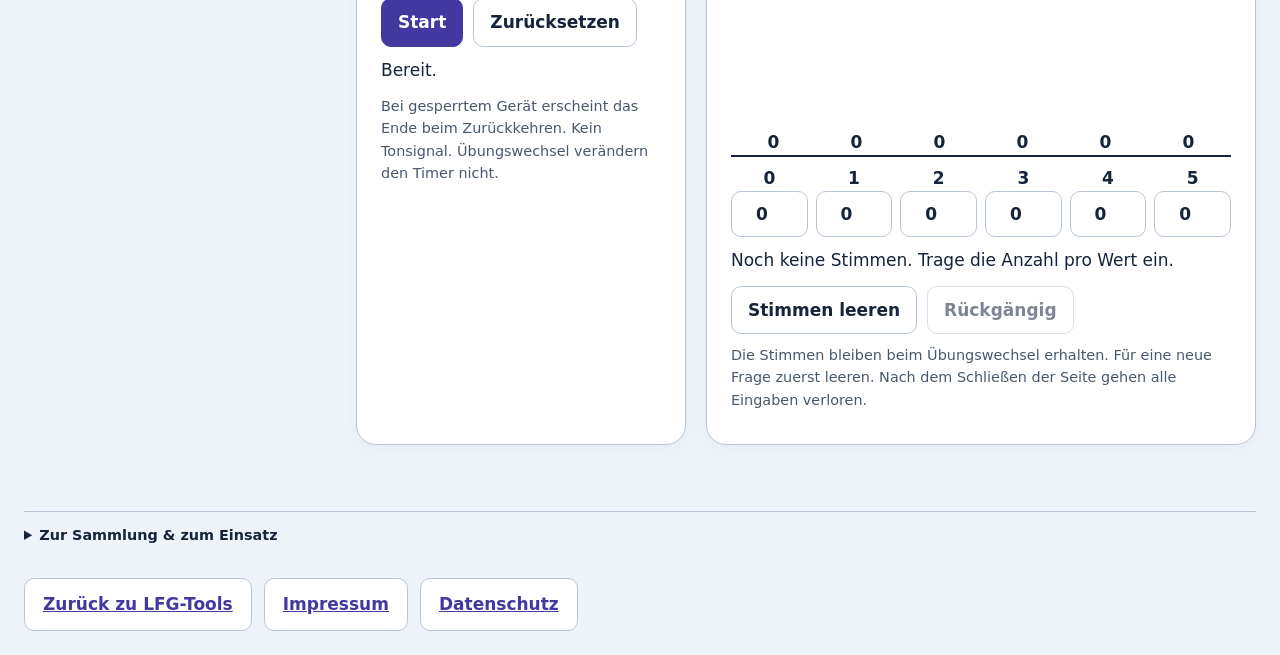
==== commit d4a274e2: "Add files via upload" ====
--- a/tools/4k-training/index.html
+++ b/tools/4k-training/index.html
@@ -7,11 +7,25 @@
 <style>
 :root{color-scheme:light;--ink:#15243a;--muted:#48586d;--paper:#fff;--bg:#eef3fa;--line:#b9c6d6;--accent:#4338a0;--soft:#eeeaff;--teal:#00675d}
 *{box-sizing:border-box}body{margin:0;background:var(--bg);color:var(--ink);font:17px/1.55 system-ui,sans-serif}button,input,select{font:inherit}button,select,input{min-height:46px;border:1px solid var(--line);border-radius:10px}button{background:white;color:var(--ink);padding:10px 16px;cursor:pointer;font-weight:650}button:hover{background:var(--soft)}button:disabled{opacity:.55;cursor:default}input,select{padding:9px 12px;background:white;color:var(--ink);width:100%}:focus-visible{outline:3px solid #a43c00;outline-offset:3px}h1,h2,h3,p{margin:0 0 .65em}h1{font-size:clamp(1.9rem,5vw,3rem);line-height:1.15}h2{font-size:clamp(1.6rem,3vw,2.3rem);line-height:1.25}h3{font-size:1.15rem}a{color:var(--accent)}label{display:block;font-weight:650}small,.small{font-size:.9rem;color:var(--muted)}.skip{position:absolute;left:12px;top:-100px;background:white;padding:12px;z-index:10}.skip:focus{top:10px}header,main,footer{max-width:1440px;margin:auto;padding:24px}header{display:flex;align-items:center;justify-content:space-between;gap:20px}.eyebrow{color:var(--accent);font-weight:750;letter-spacing:.08em;font-size:.8rem}.layout{display:grid;grid-template-columns:310px minmax(0,1fr);gap:22px}.card{background:var(--paper);border:1px solid var(--line);border-radius:20px;padding:24px;box-shadow:0 5px 20px #15243a08}.catalog{align-self:start}.filters{display:grid;gap:12px}.row{display:flex;gap:10px;align-items:center;flex-wrap:wrap}.list{display:grid;gap:9px;margin-top:14px;max-height:620px;overflow:auto;padding:4px}.pick{text-align:left;width:100%;font-weight:650}.pick small{display:block}.pick[aria-pressed=true]{border:2px solid var(--accent);background:var(--soft)}.primary{background:var(--accent);color:white;border-color:var(--accent)}.primary:hover{background:#312777}.badge{display:inline-block;background:var(--soft);color:#352777;border-radius:30px;padding:4px 12px;font-size:.85rem;font-weight:650;margin:0 5px 6px 0}.meta{color:var(--muted)}.lesson{font-size:clamp(1.15rem,1.8vw,1.45rem)}.lesson h3{font-size:1.1em}.lesson p{max-width:78ch}.variant{border-left:5px solid var(--teal);background:#edf8f5;padding:18px;margin:20px 0}.level{max-width:400px;margin:18px 0}.lesson ol,.lesson ul{padding-left:1.5em}.lesson li{margin-bottom:12px}summary{cursor:pointer;font-weight:700;padding:12px 0;min-height:48px}details{border-top:1px solid var(--line);margin-top:18px}.tools{display:grid;grid-template-columns:minmax(220px,.75fr) minmax(0,1.25fr);gap:20px;margin-top:20px}.clock{font-size:clamp(3rem,6vw,5rem);font-variant-numeric:tabular-nums;font-weight:750;letter-spacing:.04em;line-height:1.3}.timer-input{max-width:180px}.status{min-height:1.6em;margin-top:10px}.error{color:#a51e19;font-weight:650}.ended{background:#fff0d5;border:2px solid #8b5200}.chart{display:grid;grid-template-columns:repeat(6,minmax(0,1fr));gap:10px;height:180px;align-items:end;border-bottom:2px solid var(--ink);margin:20px 0 8px;padding:0 6px}.column{height:100%;display:flex;flex-direction:column;justify-content:flex-end;text-align:center;font-weight:700}.bar{background:var(--teal);border-radius:6px 6px 0 0;min-height:0}.counts{display:grid;grid-template-columns:repeat(6,minmax(0,1fr));gap:8px}.counts label{text-align:center}.counts input{padding:8px 2px;text-align:center}.survey figure{margin:0}.survey .small{margin-top:10px}.survey input[aria-invalid=true]{border:2px solid #a51e19}.focus .catalog{display:none}.focus .layout{grid-template-columns:1fr}.focus .lesson{font-size:clamp(1.4rem,2.5vw,2rem)}footer nav{display:flex;flex-wrap:wrap;gap:12px}footer nav a{display:block;padding:12px 18px;border:1px solid var(--line);border-radius:10px;background:white;font-weight:650}footer details{font-size:.9rem}.hidden,[hidden]{display:none!important}.empty{padding:16px;background:#fff4dd;border-radius:10px}noscript{display:block;padding:20px}.topgap{margin-top:18px}@media(max-width:1000px){.tools{grid-template-columns:1fr}.layout{grid-template-columns:270px minmax(0,1fr)}}@media(max-width:740px){header,main,footer{padding:16px}header{align-items:flex-start;flex-direction:column}.layout{grid-template-columns:1fr}.card{padding:18px}.filters{grid-template-columns:1fr 1fr}.filters .wide{grid-column:1/-1}.list{max-height:240px}.counts{gap:5px}.chart{gap:6px}.lesson{font-size:1.2rem}.row button{flex:1 1 auto}}@media(prefers-reduced-motion:no-preference){.bar{transition:height .18s}}@media print{header button,.catalog,.tools,footer nav{display:none!important}.layout{display:block}.card{border:0;box-shadow:none}.lesson{font-size:13pt}body{background:white}}
+
+/* Titel und Randinformationen bleiben optisch getrennt. */
+.exercise-heading{display:flex;flex-wrap:wrap;align-items:baseline;gap:8px 20px;margin:8px 0 18px}
+.exercise-heading h2{flex:1 1 260px;margin:0;overflow-wrap:anywhere}
+.lesson .exercise-meta{flex:0 1 230px;margin:0;font-size:.9rem;line-height:1.5;color:var(--muted)}
+.lesson .preparation{font-size:1rem;color:var(--muted);margin:0 0 18px}
+.lesson .preparation h3{font-size:1rem;margin-bottom:4px}
+.lesson .preparation p{margin:0}
+.task{background:#15243a;color:#fff;border-radius:16px;padding:24px;line-height:1.65}
+.lesson .task h3{color:#b9f4e5;font-size:1.15rem;font-weight:800;margin-bottom:12px}
+.lesson .task p{font-size:clamp(1.3rem,2vw,1.65rem);margin:0;max-width:68ch}
+.focus .task p{font-size:clamp(1.45rem,2.6vw,2rem)}
+@media(max-width:740px){.task{padding:18px}.exercise-heading h2{flex-basis:200px}.lesson .exercise-meta{flex-basis:180px;font-size:.85rem}}
+@media print{.task{background:white;color:#15243a;border:2px solid #15243a}.lesson .task h3{color:#15243a}.lesson .task p,.focus .task p{font-size:14pt}}
 </style>
 </head>
 <body>
 <a class="skip" href="#exercise">Zur Übung springen</a>
-<header><div><p class="eyebrow">LFG · ENTDECKERSCHULE</p><h1>4K-Training</h1><p class="meta">Gemeinsam denken. Ideen entwickeln. Verständlich handeln.</p></div><button id="focus" aria-pressed="false">Große Übungsansicht</button></header>
+<header><div><p class="eyebrow">LFG · KOMPETENZTRAINING</p><h1>4K-Training</h1></div><button id="focus" aria-pressed="false">Große Übungsansicht</button></header>
 <noscript>Bitte JavaScript aktivieren, damit Übungen, Timer und Auswertung angezeigt werden.</noscript>
 <main>
 <div class="layout">
@@ -29,15 +43,15 @@
 </aside>
 <div>
 <article class="card lesson" id="exercise" aria-labelledby="title">
-<div id="tags"></div><h2 id="title" tabindex="-1"></h2><p id="meta" class="meta"></p>
-<h3>Material &amp; Vorbereitung</h3><p id="material"></p>
-<h3>So geht’s</h3><p id="steps"></p>
+<div id="tags"></div><div class="exercise-heading"><h2 id="title" tabindex="-1"></h2><p id="meta" class="exercise-meta"></p></div>
+<section class="preparation" aria-labelledby="materialtitle"><h3 id="materialtitle">Material &amp; Vorbereitung</h3><p id="material"></p></section>
+<section class="task" aria-labelledby="tasktitle"><h3 id="tasktitle">So geht’s</h3><p id="steps"></p></section>
 <label class="level">Niveau für diese Runde<select id="level"><option value="0">1 · Einstieg</option><option value="1">2 · Vertiefung</option><option value="2">3 · Herausforderung</option></select></label>
 <div class="variant"><h3 id="leveltitle">Einstieg</h3><p id="variant"></p></div>
 <p class="small">Das Niveau verändert die Bedingungen des Grundablaufs. Wählt nach Gruppenerfahrung, nicht allein nach Alter. Beobachten, Zeichnen oder Moderieren sind mögliche Alternativen zum Darstellen und Bewegen.</p>
 <details id="reflection"><summary>Nachdenken &amp; übertragen</summary><ol id="questions"></ol><p id="solution" class="small"></p></details>
 <div class="row topgap"><button id="loadtime">Übungsdauer in Timer übernehmen</button><button id="print">Drucken</button></div>
-<p id="source" class="small topgap"></p>
+
 </article>
 <div class="tools">
 <section class="card" id="timerbox" aria-labelledby="timerheading"><h2 id="timerheading" style="font-size:1.5rem">Timer</h2><label class="timer-input">Dauer (Min:Sek)<input id="timeinput" value="05:00" inputmode="text" maxlength="6" aria-describedby="timehint"></label><p id="timehint" class="small">00:01 bis 180:00. Neue Dauer mit „Zurücksetzen“ übernehmen.</p><div id="clock" class="clock" role="timer" aria-label="Verbleibende Zeit">05:00</div><div class="row"><button id="start" class="primary">Start</button><button id="reset">Zurücksetzen</button></div><p id="tstatus" class="status" role="status">Bereit.</p><p class="small">Bei gesperrtem Gerät erscheint das Ende beim Zurückkehren. Kein Tonsignal. Übungswechsel verändern den Timer nicht.</p></section>
@@ -47,71 +61,71 @@
 </div>
 </main>
 <footer>
-<details><summary>Zur Sammlung &amp; zum Einsatz</summary><p>Alle Übungen sind für Klasse 5–10 didaktisch bearbeitet und verkürzt. Niveau und Dauer passen sich nicht automatisch an die Klasse an. Wählt für die Reflexion ein bis zwei Fragen und vereinbart danach einen konkreten nächsten Schritt. Persönliche Offenlegung, Berührung und Blickkontakt sind freiwillig; bei Rollenspielen werden erfundene Situationen genutzt.</p><p>Quellenkürzel: S = „4K Übungen – SUPER“; A = „Auswahl 4K Übungen“; T = „Theaterübungen“; V = Hopp Foundation, „Die Box für spontane Vertretungsstunden“, 2024; L = bereitgestellte Lions-Quest-Unterlagen Klasse 5; B = BZgA, „Achtsamkeit und Anerkennung“. Die Anleitungen und Niveauvarianten sind neu formulierte Bearbeitungen, keine vollständige Wiedergabe der Programme. Verwandte Übungen wurden zusammengeführt. Ergänzte Beispiele sind erfunden.</p></details>
+<details><summary>Zur Sammlung &amp; zum Einsatz</summary><p>Alle Übungen sind für Klasse 5–10 didaktisch bearbeitet und verkürzt. Niveau und Dauer passen sich nicht automatisch an die Klasse an. Wählt für die Reflexion ein bis zwei Fragen und vereinbart danach einen konkreten nächsten Schritt. Persönliche Offenlegung, Berührung und Blickkontakt sind freiwillig; bei Rollenspielen werden erfundene Situationen genutzt.</p><p>Verwandte Übungen wurden zusammengeführt. Ergänzte Beispiele sind erfunden.</p></details>
 <nav aria-label="Weitere Seiten" class="topgap"><a href="../../index.html">Zurück zu LFG-Tools</a><a href="https://lfg-ma.de/impressum-b/">Impressum</a><a href="https://lfg-ma.de/datenschutz/">Datenschutz</a></nav>
 </footer>
 <script>
 'use strict';
-// Schema: Titel | K (0–3) | Minuten | Gruppe | Material | Ablauf | 3 Niveaus (~) | 2 Reflexionsfragen (~) | Quellen
+// Schema: Titel | K (0–3) | Minuten | Gruppe | Material | Ablauf | 3 Niveaus (~) | 2 Reflexionsfragen (~)
 const raw = `
-Rücken an Rücken bauen|01|15|2 Personen|Zwei gleiche Sets aus 8 Bausteinen; Sichtschutz|Baut mit einem Set ein Modell hinter dem Sichtschutz. Beschreibt es so, dass die andere Person es nachbauen kann. Rückfragen sind erlaubt. Vergleicht danach die Modelle und tauscht die Rollen.|4 Steine; Lagewörter vorher klären.~8 Steine; vor dem Vergleichen alle Positionen mündlich prüfen.~8 Steine; zunächst ohne Rückfragen bauen, danach mit Rückfragen verbessern.|Welche Beschreibung war eindeutig?~Welche Rückfrage hat einen Fehler verhindert?|SA
-Stille Linie|01|8|Klasse|Zettel mit erfundenen Tages- und Monatsdaten|Alle erhalten ein Datum. Ordnet euch ohne Sprechen vom Jahresanfang bis zum Jahresende. Alternativ ordnet ihr die Zettel gemeinsam am Tisch. Prüft am Ende laut die Reihenfolge.|Zettel dürfen gezeigt werden.~Zettel bleiben verdeckt; nutzt Gesten.~Zwei Personen haben dasselbe Datum: Einigt euch zusätzlich auf eine nachvollziehbare Gleichstandsregel.|Wie habt ihr Informationen sichtbar gemacht?~Woran habt ihr bemerkt, dass jemand noch Unterstützung brauchte?|S
-Vier Ecken – vier Gründe|03|12|Klasse|Vier Schilder: Ruhe, Bewegung, Austausch, Kreativität|Was sollte ein neuer Pausenraum vor allem ermöglichen? Wählt eine Ecke oder zeigt auf ein Schild. Sammelt dort Gründe, hört die anderen Gruppen und entscheidet danach erneut.|Nennt einen Nutzen eurer Wahl.~Berücksichtigt einen Nachteil eurer Wahl.~Entwickelt einen Kompromiss für einen kleinen Raum und begründet, worauf ihr verzichtet.|Welcher Grund hat eure Sicht erweitert?~Was ist der Unterschied zwischen einer Mehrheit und einem guten Argument?|S
-Geschichte im Kreis|02|10|4–6 Personen|Keines|Beginnt mit: „Vor dem Klassenraum lag eine Kiste ohne Namen.“ Ergänzt reihum je einen Satz. Greift dabei etwas aus dem vorherigen Satz auf. Findet gemeinsam ein Ende.|Erzählt frei und zusammenhängend.~Jeder neue Satz enthält zusätzlich eine Ursache oder Folge.~Erzählt dieselbe Geschichte erneut aus Sicht einer Nebenfigur, ohne die Ereignisse zu verändern.|Welche Ergänzung hat wirklich angeknüpft?~Wie habt ihr widersprüchliche Ideen verbunden?|S
-Pantomime im Team|02|10|3–5 Personen|Begriffe auf Zetteln: Busfahrt, Zeltaufbau, Orchester|Plant eine stumme Szene zu einem Begriff. Alle übernehmen eine erkennbare Aufgabe. Die anderen nennen erst Beobachtungen und dann ihre Vermutung.|Zeigt eine Alltagshandlung.~Zeigt eine Störung und ihre gemeinsame Lösung.~Zeigt einen abstrakten Begriff wie Zusammenarbeit ohne Buchstaben oder Zahlen.|Welche Geste war verständlich?~Welche Deutung war nur eine Vermutung?|ST
-Ein Stift – zwei Hände|01|10|2 Personen|Papier und ein dicker Stift je Paar|Haltet einen Stift gemeinsam und zeichnet ein Haus mit Tür, zwei Fenstern und einem Baum. Niemand zieht gegen Widerstand; bei Bedarf pausieren. Alternativ führt eine Person, die andere gibt Anweisungen. Vergleicht zwei Durchgänge.|Sprecht euch während des Zeichnens ab.~Plant vorher; zeichnet dann ohne Worte.~Zeichnet ohne Vorplanung und ohne Worte; vergleicht danach eure unterschiedlichen Ziele.|Woran war Führung zu erkennen?~Wie konntet ihr einen Richtungswechsel aushandeln?|S
-Gemeinsames Bild|12|12|4 Personen|Großes Blatt, vier Stifte|Zeichnet gemeinsam einen Schulhof. Jede Person nutzt einen eigenen Stift. Ergänzt die Ideen der anderen, ohne etwas zu übermalen. Stellt danach drei bewusst verbundene Elemente vor.|Plant zuerst gemeinsam.~Zeichnet ohne Worte; jede Ergänzung muss an etwas Vorhandenes anschließen.~Plant einen Hof für Ruhe, Spiel und barrierefreie Wege; löst einen Platzkonflikt ohne Worte.|Wo entstand aus Einzelideen etwas Gemeinsames?~Wessen Vorschlag wurde aufgegriffen und wessen noch nicht?|S
-Papier-Turm|12|20|3–4 Personen|8 gebrauchte A4-Blätter je Team, Lineal|Baut aus den Blättern ohne Kleber einen freistehenden Turm. Er muss zehn Sekunden stehen. Plant drei Minuten, baut sieben Minuten, prüft und verbessert. Vergleicht eure Bauweisen, nicht nur die Höhe.|Alle 8 Blätter nutzen; Falten und Rollen erlaubt.~Nur 5 Blätter nutzen; vor dem Bauen eine Skizze vereinbaren.~Nur 5 Blätter; der Turm muss zusätzlich einen Radiergummi tragen. Testet und verändert gezielt eine Stelle.|Welche Absprache hat Bauzeit gespart?~Welche Beobachtung führte zu einer Verbesserung?|S
-Jeder Knick zählt|01|20|4 Personen|Papier, freie Teststrecke|Faltet reihum einen Papierflieger: Pro Zug ist genau ein Knick erlaubt. Alle sind beteiligt. Testet auf einer freien Strecke ohne Personen in Flugrichtung. Besprecht eine Verbesserung und baut erneut.|Wählt gemeinsam ein bekanntes Modell; sprecht dabei.~Plant vorab; während des Faltens nur Rückfragen.~Vergleicht zwei Modelle mit je drei Testflügen unter gleichen Bedingungen.|Wo war eine Übergabe unklar?~Wie unterscheidet ihr einen Zufallstreffer von einer Verbesserung?|SV
-Ball auf Reisen|01|15|4–6 Personen|Gefaltete Papierrinnen, Papierkugel, Tisch|Transportiert eine Papierkugel mit euren Rinnen über einen Tisch in ein Ziel aus Papier. Die Kugel darf nicht mit der Hand bewegt werden. Jede Person übernimmt eine Rinne. Stoppt bei einem Fall, besprecht die Stelle und beginnt dort neu.|Rinnen dürfen aufliegen.~Die Rinnen werden gehalten; sprecht Übergaben ab.~Baut eine Kurve ein und wechselt nach jedem Versuch die Zuständigkeiten.|Welche Übergabe funktionierte zuverlässig?~Was änderte sich durch den Rollenwechsel?|S
-Insel am Tisch|13|15|3–5 Personen|6 Papierinseln, 4 Spielfiguren|Legt die Inseln als Weg über einen gezeichneten Fluss. Bringt alle Figuren hinüber. Pro Insel stehen höchstens zwei Figuren; bewegt wird nur zur nächsten Insel. Leere Inseln dürfen umgesetzt werden. Findet und erklärt einen gemeinsamen Plan.|Alle Inseln liegen bereits als Kette.~Nutzt nur 4 Inseln und plant das Umsetzen.~Nutzt 4 Inseln; jede Person darf nur ihre eigene Figur bewegen. Einigt euch vor jedem Schritt.|Welche Regel habt ihr zuerst übersehen?~Wie habt ihr sichergestellt, dass alle den Plan verstanden?|S
-Team-Puzzle|01|15|4 Personen|Ein selbst gezeichnetes Bild, in 8 Teile zerschnitten|Verteilt die verdeckten Teile. Beschreibt zunächst Formen und Anschlüsse, ohne sie zu zeigen. Legt sie anschließend gemeinsam zum Bild. Vergleicht eure Vorstellungen vor und nach dem Aufdecken.|Beschreibt 4 Teile und legt sie sofort.~Beschreibt 8 Teile; erst nach einer Planungsrunde aufdecken.~Eine Person legt nach euren Beschreibungen; nur sie darf Teile verschieben.|Welche Merkmale halfen beim Zuordnen?~Wann wäre eine Rückfrage besser gewesen als eine Annahme?|S
-Maßstab gemeinsam ablegen|01|10|4–6 Personen|Leichte lange Leiste; freie Tischfläche|Tragt eine leichte Leiste mit je einem ausgestreckten Zeigefinger auf Tischhöhe. Senkt sie gemeinsam auf die Tischfläche. Kein Drücken oder Festhalten; bei Unsicherheit ablegen. Beobachtende können die Koordination übernehmen.|Eine Person gibt das Tempo vor.~Wechselt die koordinierende Person.~Versucht es nach gemeinsamer Planung ohne Worte und vergleicht die Strategien.|Warum bewegte sich die Leiste manchmal anders als beabsichtigt?~Welches Signal half allen gleichzeitig?|S
-Menschliche Maschine|12|12|4–6 Personen|Keines|Eine Person beginnt eine wiederholte kleine Bewegung. Weitere ergänzen passende Bewegungen oder leise Geräusche. Gemeinsam entsteht eine Fantasiemaschine. Bewegungen sind auch im Sitzen möglich.|Baut eine Maschine mit klarer Reihenfolge.~Zeigt einen erkennbaren Eingang und Ausgang, etwa Papier und gefalteten Brief.~Eine Station fällt aus: Plant die Maschine so um, dass ihr Ziel erhalten bleibt.|Wie wurde der Anschluss zwischen zwei Teilen sichtbar?~Was machte eure Maschine anpassungsfähig?|ST
-Gemeinsamer Bauplan|12|20|3–4 Personen|Papier und Stifte|Entwerft einen Lernraum mit drei Bereichen: Ruhe, Austausch und Bauen. Zeichnet erst einzeln eine Idee, kombiniert dann einen gemeinsamen Grundriss. Jede Person erklärt eine Entscheidung.|Alle drei Bereiche dürfen nebeneinander liegen.~Zeichnet auch Wege und Materialplätze ein.~Der Raum ist nur 6 × 6 Meter groß. Legt einen Maßstab fest und begründet einen Zielkonflikt.|Welche Einzelidee habt ihr weiterentwickelt?~Welche Entscheidung war ein begründeter Kompromiss?|S
-Dinge neu nutzen|2|10|2–4 Personen|Papier, Stift; Gegenstand: leere Dose|Sammelt möglichst unterschiedliche neue Nutzungen einer leeren Dose. Bewertet zunächst nicht. Sortiert danach in praktisch, überraschend und noch unklar. Entwickelt eine Idee als Skizze weiter.|Findet fünf Nutzungen.~Findet Nutzungen für Schule, Garten und unterwegs.~Wählt eine Nutzung ohne Zerschneiden und beschreibt, wie ihr sie testen würdet.|Welche Idee löste weitere Ideen aus?~Welche Gewohnheit hat euer Denken begrenzt?|SA
-Fantasietier mit Funktion|23|15|2–3 Personen|Papier und Stifte|Erfindet ein Tier für eine windige, kalte Insel. Zeichnet es und erklärt drei Merkmale mit ihrem möglichen Nutzen. Es ist ein Fantasiemodell, kein Beleg für reale Evolution.|Wählt drei passende Merkmale.~Beschreibt zu einem Merkmal auch einen möglichen Nachteil.~Die Insel wird wärmer: Entwerft eine zweite Variante und vergleicht Vor- und Nachteile, ohne eine absichtliche Anpassung realer Tiere zu behaupten.|Welche Merkmale passten zur Umgebung?~Welche Behauptung müsste man an realen Tieren untersuchen?|S
-Drei Wörter – eine Geschichte|02|12|2–4 Personen|Papier und Stifte|Schreibt eine kurze Geschichte mit Schlüssel, Regenbogen und Fahrstuhl. Alle drei Wörter müssen für die Handlung wichtig sein. Lest vor und erklärt eine Verbindung.|Schreibt gemeinsam sechs Sätze.~Jede Person ergänzt abwechselnd einen Satz; die Geschichte enthält einen überraschenden Wendepunkt.~Erzählt dieselbe Handlung einmal als Krimi und einmal als sachlichen Bericht.|Welches Wort war zunächst schwer einzubauen?~Was änderte sich durch den Wechsel der Textsorte?|S
-Erfindung des Tages|23|20|3 Personen|Papier und Stifte|Erfindet etwas, das das Suchen von Schulmaterial erleichtert. Notiert zuerst das konkrete Problem, zeichnet eine Lösung und erklärt ihre Funktionsweise. Holt eine Rückmeldung von einem anderen Team.|Verbessert einen vorhandenen Gegenstand.~Die Lösung muss ohne Strom funktionieren.~Nennt Kosten, einen möglichen Fehler und einen Test, der diesen Fehler sichtbar macht.|Welche Rückmeldung veränderte euren Entwurf?~Löst die Erfindung das Problem oder nur ein Symptom?|S
-Rätselwerkstatt|23|20|2–3 Personen|Papier und Stifte|Erfindet ein Rätsel zu einem Gegenstand im Raum. Schreibt drei überprüfbare Hinweise und eure Lösung getrennt auf. Ein anderes Team prüft, ob nur eine Lösung passt.|Der Gegenstand ist sichtbar.~Vermeidet Namen, Farbe und Standort als Hinweise.~Baut ein Logikrätsel mit drei Gegenständen und drei Plätzen; prüft alle sechs möglichen Anordnungen.|Welcher Hinweis schloss wirklich eine Möglichkeit aus?~War eure Lösung eindeutig oder nur die beabsichtigte?|S
-Mini-Debatte|03|15|4 Personen|Papier für Stichworte|Soll ein Teil der Pause in einem ruhigen Raum möglich sein? Zwei sammeln Gründe dafür, zwei mögliche Einwände. Vor jedem Gegenargument fasst ihr die andere Position fair zusammen. Formuliert am Ende eine gemeinsame Bedingung.|Je ein Grund und ein Beispiel.~Unterscheidet Behauptung, Begründung und Beispiel.~Wechselt die Seiten und formuliert das stärkste Argument der bisherigen Gegenseite.|Welche Zusammenfassung war fair?~Welches Argument wurde durch ein Beispiel tatsächlich gestützt?|SV
-Entscheidungs-Treppe|13|18|3–4 Personen|Papier und Stifte|Eine fiktive Klasse hat 100 Euro für Bücher, Spiele oder Pflanzen. Klärt: Wer ist betroffen? Welche Ziele sind wichtig? Welche Möglichkeiten gibt es? Entscheidet begründet; Teilbeträge sind erlaubt.|Vergleicht nach zwei Kriterien.~Gewichtet drei Kriterien und prüft eure Entscheidung erneut.~Eine Gruppe profitiert bisher kaum. Entwickelt eine Alternative, die deren Interesse berücksichtigt.|Wessen Interesse fehlte zunächst?~Welche Gewichtung hat das Ergebnis verändert?|S
-Nachricht unter der Lupe|3|15|2–4 Personen|Papier und Stifte|Fiktiver Aushang: „Alle wollen längere Pausen!“ Zusatz: Befragt wurden 8 freiwillige Mitglieder der Spiele-AG; 7 stimmten zu. Trennt gesicherte Angaben von der Behauptung und formuliert eine passende Überschrift.|Markiert, auf wen sich die 7 Stimmen beziehen.~Plant eine Befragung, die mehr Gruppen erreicht.~Erklärt, warum auch eine größere freiwillige Umfrage verzerrt sein kann. Formuliert verbleibende Unsicherheit.|Was ist belegt und was nicht?~Welche zusätzliche Information würde eure Einschätzung ändern?|S
-Logik statt Raten|3|12|2–3 Personen|Papier und Stifte|Drei Kisten stehen links, in der Mitte und rechts: rot, blau, grün. Rot steht nicht links. Blau steht direkt links von Grün. Findet die Reihenfolge und begründet sie. Prüft durch Auflisten der sechs Möglichkeiten.|Legt sechs Skizzen an und streicht unpassende.~Löst ohne Skizzen, erklärt aber jeden Ausschluss.~Ersetzt genau einen Hinweis so, dass zwei Lösungen bleiben, und beweist das durch Prüfen.|Welcher Hinweis war entscheidend?~Wie habt ihr ausgeschlossen, dass es eine zweite Lösung gibt?|S
-Klassenrat im Kleinen|013|25|4–6 Personen|Papier und Stifte|Fiktiver Auftrag: Organisiert die Ausleihe einer Spielekiste. Verteilt Moderation, Zeitwache und Protokoll. Sammelt Vorschläge, hört Einwände, beschließt eine Regel und einen Prüftermin. Rollen können gemeinsam übernommen werden.|Entscheidet über eine Ausleihregel.~Klärt zusätzlich, was bei fehlenden Teilen passiert.~Prüft nach einer gespielten Ausleihsituation, ob eure Regel verständlich und fair ist, und überarbeitet sie.|Wie kamen leise Stimmen zu Wort?~Woran erkennt ihr beim Prüftermin, ob die Regel hilft?|SB
-Konflikt mit Perspektivwechsel|03|20|3 Personen|Keines|Fiktive Situation: Alex braucht Ruhe zum Lesen, Kim möchte ein Projekt besprechen. Beide erklären ihr Anliegen. Eine dritte Person fasst beide Sichtweisen zusammen. Sucht zwei Lösungen und spielt eine davon. Keine echten Konflikte nachstellen.|Nutzt: „Ich brauche …, weil …“ und „Du möchtest …“.~Prüft, ob beide der Zusammenfassung zustimmen, bevor ihr Lösungen sucht.~Eine Lösung scheitert im Test. Verhandelt neu und formuliert eine konkrete Vereinbarung.|Wann wurde aus einem Vorwurf ein Anliegen?~Welche Lösung berücksichtigt beide Bedürfnisse?|SB
-Gemeinsam und verschieden|01|10|2 Personen|Papier und Stifte|Findet drei Gemeinsamkeiten und zwei Unterschiede bei unverfänglichen Vorlieben, etwa Spielen, Büchern oder Lernorten. Jede Frage darf ausgelassen werden; erfundene Rollen sind möglich. Stellt nur vor, was beide freigeben.|Nutzt vorbereitete Themen.~Findet zu jeder Gemeinsamkeit einen Unterschied im Detail.~Plant eine gemeinsame Aktivität, die zwei unterschiedliche Vorlieben verbindet.|Welche Frage brachte mehr als ein Ja oder Nein?~Wie habt ihr Unterschiede berücksichtigt, ohne sie zu bewerten?|SL
-Team-Regel im Test|13|15|3–5 Personen|Papier und Stifte|Formuliert eine beobachtbare Regel für eure nächste Gruppenarbeit, etwa: Vor der Entscheidung hören wir jede Person. Testet sie bei der Planung eines Pausenspiels. Bewertet danach die Wirkung, nicht die Personen.|Testet eine Regel.~Vergleicht zwei Regeln und wählt begründet.~Eine beobachtende Person zählt konkrete Situationen; passt die Regel anhand dieser Beobachtungen an.|Woran konnte man die Regel erkennen?~Welche unerwartete Wirkung hatte sie?|SL
-Standbild mit Deutungen|023|12|3–5 Personen|Keines|Stellt ohne Berührung eine Szene dar: Ein Team steht vor einer schwierigen Aufgabe. Haltet sie kurz. Die Zuschauenden nennen erst sichtbare Einzelheiten und dann mögliche Deutungen. Auch Zeichnungen oder Tischfiguren sind möglich.|Zeigt eine klare Situation.~Zeigt dieselbe Situation aus zwei Perspektiven.~Verändert nur eine Haltung oder Position und untersucht, wie sich die Deutungen ändern.|Welche Aussage war Beobachtung, welche Interpretation?~Welche Veränderung hatte die größte Wirkung?|ST
-Spiegeln ohne Worte|01|8|2 Personen|Keines|Eine Person bewegt Hände und Oberkörper langsam, die andere spiegelt. Wählt angenehme Bewegungen; Sitzen ist möglich, Blickkontakt nicht nötig. Nach einer Minute wechseln.|Eine Person führt eindeutig.~Wechselt die Führung mit einem vereinbarten Signal.~Versucht fließende Wechsel ohne Signal; besprecht, woran ihr sie erkannt habt.|Welche Bewegung war gut nachvollziehbar?~Wie habt ihr das Tempo aneinander angepasst?|ST
-Klatsch- oder Zeichenkreis|01|8|4–8 Personen|Keines|Gebt einen Impuls im Kreis weiter: ein Klatschen oder ein sichtbares Handzeichen. Die empfangende Person bestätigt, bevor sie weitergibt. Baut bei Fehlern gemeinsam wieder auf; niemand scheidet aus.|Gebt den Impuls in einer Richtung weiter.~Ein doppeltes Zeichen ändert die Richtung.~Zwei unterschiedliche Impulse laufen nacheinander; vereinbart eine Regel, wenn sie sich treffen.|Was machte eine Übergabe eindeutig?~Wie half eure Reaktion nach einem Fehler?|ST
-Ein unsichtbarer Gegenstand|02|10|4–6 Personen|Keines|Gebt einen gedachten Gegenstand pantomimisch weiter. Zeigt Größe, Gewicht und Umgang damit. Die nächste Person übernimmt diese Eigenschaften, bevor sie eine verändert. Sitzen ist möglich.|Gebt eine große leichte Kiste weiter.~Verändert jeweils genau eine Eigenschaft.~Eine Gruppe beobachtet und beschreibt die gesamte Veränderungskette.|Welche Eigenschaft war deutlich sichtbar?~Welche Änderung wurde unbeabsichtigt eingeführt?|ST
-Heißer Stuhl – fiktive Rolle|03|15|3–5 Personen|Papier für Rollenkarte|Erfindet eine Person, die eine Schulbibliothek betreut: Ziel, Problem, verfügbare Mittel. Eine Person spielt die Rolle, die anderen fragen nach. Unbekanntes darf als unbekannt benannt werden.|Fragt nach Zielen und Aufgaben.~Stellt offene Nachfragen statt Fragen mit vorgegebener Antwort.~Prüft einen Vorschlag aus Sicht zweier widersprüchlicher Interessen der Rolle.|Welche Frage lieferte neue Information?~Wo habt ihr etwas in die Rolle hineingedeutet?|ST
-Placemat: alle denken mit|012|18|4 Personen|Großes Blatt mit vier Außenfeldern und Mitte|Frage: Wie können wir Gruppenarbeit so organisieren, dass alle beitragen? Jede Person notiert zunächst eigene Ideen im Außenfeld. Lest reihum, klärt Fragen und schreibt drei gemeinsame Vorschläge in die Mitte.|Jede Person liefert eine Idee.~Verbindet jeweils zwei Einzelideen zu einem Vorschlag.~Wählt anhand von Wirksamkeit und Umsetzbarkeit; dokumentiert auch eine begründet verworfene Idee.|Welche Idee wäre ohne Einzelphase verloren gegangen?~Wie habt ihr ausgewählt, ohne einfach der lautesten Stimme zu folgen?|S
-Spiel erfinden und testen|123|30|3–4 Personen|Papierplättchen, 1 Würfel, Spielfiguren|Erfindet ein Tischspiel mit Ziel, Ablauf und Ende. Schreibt die Regeln auf. Ein anderes Team spielt nur nach dieser Anleitung; ihr beobachtet zunächst schweigend. Überarbeitet eine unklare Regel.|Nutzt einen einfachen Weg mit Start und Ziel.~Erfindet ein kooperatives Ziel für alle Spielenden.~Prüft, ob eine Strategie das Spiel immer gewinnt, und verbessert die Regeln.|Welche Regel war für Fremde unklar?~Welche Veränderung machte Entscheidungen interessanter?|SA
-Bild im Kopf|0|15|2 Personen|Vier selbst gezeichnete Karten: Haus mit Baum links/rechts, jeweils mit/ohne Fenster|Eine Person wählt verdeckt eine der vier Karten und beschreibt sie. Die andere hört zunächst nur zu und wählt danach aus allen vier Karten. Vergleicht, welche Merkmale nötig waren; Rollenwechsel.|Alle Merkmale dürfen beschrieben werden.~Vor der Auswahl ist nur eine Rückfrage erlaubt.~Erstellt sechs ähnliche Karten mit drei Unterscheidungsmerkmalen; formuliert eine möglichst kurze eindeutige Beschreibung.|Welche Angabe unterschied die Karten wirklich?~War eine kurze Beschreibung auch ausreichend?|A
-Gemeinsam zählen|01|8|4–8 Personen|Keines|Zählt gemeinsam bis 15. Es gibt keine feste Reihenfolge; niemand nennt zwei Zahlen direkt nacheinander. Sprechen zwei gleichzeitig, pausiert kurz und beginnt neu. Kein Ausscheiden und kein Zeitwettbewerb.|Sichtbare Zeichen dürfen helfen.~Zählt ohne vereinbarte Zeichen.~Zählt bis 30; jede Person muss mindestens zweimal beitragen. Überlegt vorher, wie ihr Beteiligung ermöglicht.|Welche Signale habt ihr wahrgenommen?~Wie verhindert ihr, dass nur wenige die Aufgabe übernehmen?|A
-4–2–3: Ideen weiterdenken|12|15|4 Personen|Vier Blätter und Stifte|Frage: Wie wird die Materialausgabe im Unterricht übersichtlicher? Jede Person notiert zwei Ideen. Gebt die Blätter dreimal weiter; ergänzt pro Runde konkrete Verbesserungen. Wählt danach einen Vorschlag zum Testen.|Ergänzt Beispiele zu den vorhandenen Ideen.~Verbindet zwei Vorschläge zu einer neuen Lösung.~Prüft in der letzten Runde eine Schwäche und entwickelt eine gezielte Gegenmaßnahme.|Welche Ergänzung entwickelte die Idee wirklich weiter?~Was unterscheidet Weiterdenken vom bloßen Wiederholen?|A
-Reizwort trifft Problem|2|12|2–4 Personen|Papier und Stifte|Problem: In Gruppen reden manchmal alle gleichzeitig. Reizwörter: Ampel, Brücke, Reißverschluss. Übertragt Eigenschaften der Wörter auf mögliche Gesprächsregeln. Wählt eine Lösung und erklärt die Verbindung.|Nutzt die Ampel als Ausgangspunkt.~Entwickelt zu allen drei Wörtern unterschiedliche Ideen.~Kombiniert zwei Ideen und prüft, wann die Kombination nicht funktionieren würde.|Welches Wort öffnete eine neue Richtung?~Wie wurde aus einer Assoziation eine nutzbare Idee?|A
-Drei Perspektiven auf eine Idee|23|18|3 Personen|Drei Rollenkarten: Vision, Umsetzung, Prüfung|Idee: eine Tauschstation für Bücher im Klassenraum. Betrachtet sie nacheinander aus drei Rollen: Was wäre möglich? Wie geht es konkret? Was könnte scheitern? Wechselt Rollen und verbessert den Plan.|Nennt je einen Gedanken pro Rolle.~Reagiert mit jeder Rolle auf den vorherigen Vorschlag.~Formuliert einen kleinen Test, der die wichtigste offene Frage beantwortet.|Welche Perspektive fehlte zunächst?~Wie wurde ein Einwand zu einer Verbesserung?|A
-Ein System ohne Worte|03|15|3–4 Personen|Papier und Stifte|Eine Person entwickelt verdeckt eine einfache Zeichenregel, etwa Kreis = 1, Strich = 2; Werte werden addiert. Sie zeigt Beispiele ohne zu sprechen. Die anderen vermuten die Regel und prüfen sie an neuen Beispielen.|Nutzt zwei Zeichen und zeigt die Werte 1 bis 5.~Die Lernenden dürfen selbst Testbeispiele vorschlagen.~Nutzt Positionen statt Addition, etwa links Zehner, rechts Einer; sucht ein Beispiel, das zwei vermutete Regeln unterscheidet.|Wann war die Regel nur vermutet?~Welches Testbeispiel war besonders aussagekräftig?|A
-Gemeinsames Wissen ordnen|01|12|4 Personen|Ein Blatt, zwei Stifte|Sammelt in drei Minuten möglichst viele verschiedene Möglichkeiten, Wasser zu sparen. Nur zwei Personen können gleichzeitig schreiben. Plant eure Zusammenarbeit, ordnet die Ideen und markiert Vorschläge, deren Wirkung ihr noch prüfen müsst.|Sammelt ohne weitere Einschränkung.~Bildet Kategorien und vermeidet Dopplungen.~Unterscheidet direkte Einsparung und bloße Verlagerung; kennzeichnet unsichere Behauptungen.|Wie habt ihr die knappen Stifte sinnvoll eingesetzt?~Welche Idee klang gut, brauchte aber eine Prüfung?|A
-Sätze neu kombinieren|02|12|3–5 Personen|Papier und Stifte|Schreibt drei erfundene Fragen mit Antworten, etwa: Warum trägt der Roboter einen Hut? – Weil es durch die Decke regnet. Verschiebt die Antworten um einen Platz. Wählt eine überraschende Kombination und entwickelt eine kurze Szene.|Nutzt drei Frage-Antwort-Paare.~Gestaltet fünf Paare und sucht einen unerwarteten Zusammenhang.~Überarbeitet die Kombination zu einer Geschichte mit nachvollziehbarer Ursache und Folge.|Welche Neukombination überraschte?~Was musstet ihr ergänzen, damit daraus mehr als Zufall wurde?|A
-Interview mit Freigabe|0|12|2 Personen|Papier und Stifte|Fragt einander nach einem gern gespielten Spiel, einer Fähigkeit und etwas, das ihr lernen möchtet. Nachfragen sind erlaubt, Auslassen auch. Fasst zusammen und lasst die Vorstellung freigeben; fiktive Rollen sind möglich.|Nutzt die drei vorbereiteten Fragen.~Stellt zu jeder Antwort eine offene Nachfrage.~Stellt die Person in drei treffenden Sätzen vor, ohne sie mit anderen zu vergleichen.|Welche Nachfrage zeigte echtes Interesse?~Was wurde bei der Freigabe noch korrigiert?|L
-Genau zuhören im Dreierteam|0|15|3 Personen|Papier und Stifte|Eine Person erfindet eine harmlose Geschichte über eine verpasste Verabredung und notiert sechs Fakten. Sie erzählt; eine zweite gibt wieder, eine dritte vergleicht mit den Notizen. Unterscheidet richtig, verändert und vergessen. Tauscht Rollen.|Sechs Fakten; Rückfragen erlaubt.~Acht Fakten; erst nach dem Wiedergeben nachfragen.~Trennt beim Wiedergeben ausdrücklich Gehörtes von eigener Vermutung.|Welche Information wurde unabsichtlich verändert?~Welche Zuhörstrategie wollt ihr im Unterricht nutzen?|B
-Vom Vorwurf zur Bitte|03|12|2–3 Personen|Papier und Stifte|Fiktiver Satz: „Du störst immer!“ Situation: Beim Erklären wurde zweimal dazwischengerufen. Formuliert Beobachtung, eigenes Anliegen und eine konkrete Bitte. Spielt beide Fassungen und vergleicht die Wirkung.|Nutzt: „Als …, konnte ich … nicht. Bitte …“.~Die andere Person fasst die Bitte zusammen und darf eine Alternative vorschlagen.~Findet eine Vereinbarung für zwei Bedürfnisse: ausreden können und wichtige Ideen nicht vergessen.|Welches Wort war eine pauschale Wertung?~Woran ist erkennbar, ob die Bitte erfüllt wurde?|B
-Feedback mit nächstem Schritt|03|12|2–4 Personen|Ein selbst erstellter Entwurf, etwa ein Spielplan|Zeigt einen Entwurf. Die anderen beschreiben eine konkrete Stärke, eine unklare Stelle und einen machbaren nächsten Schritt. Die empfangende Person fragt nach und entscheidet, was sie übernimmt.|Nutzt die drei Satzanfänge: „Ich erkenne … / Mir ist unklar … / Du könntest …“.~Bezieht die Rückmeldung auf ein vorher vereinbartes Ziel.~Gebt zwei unterschiedliche Verbesserungsvorschläge; die empfangende Person wägt sie begründet ab.|Welche Rückmeldung ließ sich direkt nutzen?~Wo war Geschmack mit einem Qualitätskriterium verwechselt worden?|SV
-Mini-Designprojekt|0123|35|3–4 Personen|Papier, Stifte, Kartonreste|Entwickelt eine Ablage, die ausgeliehene Stifte übersichtlich hält. Fragt ein anderes Team nach seinen Bedürfnissen. Skizziert drei Ideen, baut ein Papiermodell und lasst es testen. Verbessert anhand einer Beobachtung.|Ein Bedarf und ein Modell.~Berücksichtigt Ausgabe und Rückgabe.~Zwei Bedürfnisse widersprechen sich, etwa schneller Zugriff und Schutz vor Verlust. Testet zwei Varianten mit denselben Aufgaben.|Was habt ihr durch Fragen statt Vermuten erfahren?~Welche Beobachtung begründete eure Änderung?|V
-Eine Idee in 60 Sekunden|03|12|2–3 Personen|Papier für Stichworte|Überzeugt eine fiktive Klasse von einer Bücher-Tauschstation. Nennt Problem, Lösung und einen konkreten Nutzen. Eine Person spricht 60 Sekunden; die andere fasst die Kernidee zusammen. Danach überarbeiten und wechseln.|Nutzt drei Stichwortkarten.~Ergänzt ein konkretes Beispiel und eine Handlungsaufforderung.~Nennt zusätzlich einen berechtigten Einwand und einen Umgang damit, ohne länger zu sprechen.|Was blieb nach einmaligem Zuhören hängen?~Welche Information war überzeugend, welche nur schmückend?|V
-Gleiche Fakten – andere Schlagzeile|03|18|3–4 Personen|Papier und Stifte|Fiktive Fakten: Eine Klasse testet fünf Tage eine Spielekiste. 18 von 24 Kindern nutzen sie mindestens einmal; zwei Teile gehen verloren. Schreibt eine sachliche, eine begeisterte und eine kritische Überschrift. Erfindet keine weiteren Fakten.|Vergleicht die Wortwahl.~Schreibt zu jeder Überschrift zwei Sätze mit denselben Fakten.~Markiert Auslassungen und entwickelt eine ausgewogene Fassung mit offener Frage.|Welche Formulierung lenkte die Bewertung?~Kann ein Text wahre Angaben enthalten und trotzdem einseitig sein?|V
-Zusammenhänge sichtbar machen|02|15|2–3 Personen|Papier und Stifte|Erklärt die Ausleihe eines Klassenspiels mit Kreis, Rechteck, Pfeilen und höchstens fünf Wörtern. Ein anderes Team beschreibt den Ablauf nur anhand eurer Zeichnung. Verbessert missverständliche Stellen.|Zeigt drei Schritte in Reihenfolge.~Ergänzt eine Entscheidung: Spiel vollständig oder unvollständig?~Zeigt auch eine Rückmeldungsschleife, wenn ein Teil fehlt, und erstellt eine eindeutige Legende.|Welches Zeichen wurde anders verstanden?~Wo zeigte ein Pfeil eine Reihenfolge und wo eine Bedingung?|V
-Ist – Soll – Weg|03|18|3–4 Personen|Papier mit vier Feldern|Fiktive Situation: Bei der Materialausgabe warten viele lange. Füllt vier Felder: Was beobachten wir? Was wollen wir erreichen? Warum ist das wichtig? Was ist der nächste Schritt? Trennt Beobachtungen von Vermutungen.|Entwickelt einen konkreten Vorschlag.~Nennt ein messbares Zeichen für Verbesserung.~Plant einen Vergleich zweier Ausgabeverfahren und nennt Bedingungen, die gleich bleiben müssen.|Welche Annahme war noch ungeprüft?~Woran würde man erkennen, dass euer Vorschlag wirkt?|V
-Szenen mit Wendepunkt|012|18|3–5 Personen|Keines|Spielt eine Minute: Ein Team plant ein Fest, doch der vorgesehene Raum ist belegt. Stoppt am Problem. Sammelt zwei mögliche Reaktionen und spielt beide. Jede Person erhält eine sinnvolle Rolle.|Plant beide Lösungen vorher.~Improvisiert die zweite Lösung mit dem Satzanfang „Ja, und wir könnten …“.~Eine neue Bedingung kommt hinzu: kein zusätzliches Geld. Passt den Plan an, ohne eine Person auszuschließen.|Welche Reaktion hielt das gemeinsame Ziel im Blick?~Wann wurde eine Idee weitergeführt statt blockiert?|ST
-Ein Satz – viele Wirkungen|03|10|2–4 Personen|Keines|Sagt den neutralen Satz „Du bist ja schon da“ mit unterschiedlichen Absichten: überrascht, erleichtert, vorwurfsvoll. Zuhörende beschreiben wahrgenommene Merkmale und fragen nach der beabsichtigten Bedeutung. Niemand muss persönliche Gefühle darstellen.|Vergleicht zwei deutlich unterschiedliche Fassungen.~Haltet den Wortlaut gleich und verändert nur Betonung und Pausen.~Formuliert eine klärende Rückfrage für einen mehrdeutigen Fall.|Welche Bedeutung kam nur durch den Ton hinzu?~Warum reicht Körpersprache allein nicht, um Gefühle sicher zu kennen?|TB
+Rücken an Rücken bauen|01|15|2 Personen|Zwei gleiche Sets aus 6 verschiedenfarbigen Bausteinen; Sichtschutz|Eine Person baut verdeckt ein Modell mit der zum Niveau passenden Anzahl an Steinen. Sie beschreibt das Modell, die andere baut es hinter dem Sichtschutz nach. Ob Rückfragen und bestimmte Wörter erlaubt sind, legt das Niveau fest. Vergleicht erst am Ende und tauscht danach die Rollen.|4 Steine. Rückfragen sind erlaubt; die beschreibende Person darf Farben und Zahlen nennen.~5 Steine. Keine Rückfragen; Farben und Zahlen dürfen genannt werden.~6 Steine. Keine Rückfragen; die beschreibende Person darf weder Farben noch Zahlen nennen. Nutzt Form- und Lagebeschreibungen.|Welche Form- und Lagebeschreibung war eindeutig?~Was verändert sich, wenn Rückfragen oder bestimmte Wörter fehlen?
+Stille Linie|01|8|Klasse|Zettel mit erfundenen Tages- und Monatsdaten; für Niveau 3 auch Uhrzeiten|Alle erhalten ein Datum. Ordnet euch ohne Sprechen vom Jahresanfang bis zum Jahresende. Alternativ ordnet ihr die Zettel gemeinsam am Tisch. Prüft am Ende laut die Reihenfolge.|Alle Datumszettel dürfen gezeigt werden; ordnet sie gemeinsam.~Die Zettel bleiben verdeckt. Übermittelt Tag und Monat nur mit Gesten.~Die Zettel bleiben verdeckt. Zwei Daten kommen doppelt vor; auf jedem Zettel steht zusätzlich eine Uhrzeit. Sortiert mit Gesten nach Datum und bei Gleichstand nach Uhrzeit.|Wie habt ihr Informationen sichtbar gemacht?~Woran habt ihr bemerkt, dass jemand noch Unterstützung brauchte?
+Vier Ecken – vier Gründe|03|12|Klasse|Vier Schilder: Ruhe, Bewegung, Austausch, Kreativität|Was sollte ein neuer Pausenraum vor allem ermöglichen? Wählt eine Ecke oder zeigt auf ein Schild. Sammelt dort Gründe, hört die anderen Gruppen und entscheidet danach erneut.|Nennt einen Nutzen eurer Wahl und ein passendes Beispiel.~Nennt zusätzlich einen Nachteil der eigenen Wahl und geht auf einen Einwand einer anderen Gruppe ein.~Entwickelt einen gemeinsamen Vorschlag für einen kleinen Raum, der zwei unterschiedliche Interessen berücksichtigt. Begründet auch, worauf ihr verzichtet.|Welcher Grund hat eure Sicht erweitert?~Was ist der Unterschied zwischen einer Mehrheit und einem guten Argument?
+Geschichte im Kreis|02|10|4–6 Personen|Keines|Beginnt mit: „Vor dem Klassenraum lag eine Kiste ohne Namen.“ Ergänzt reihum je einen Satz. Greift dabei etwas aus dem vorherigen Satz auf. Findet gemeinsam ein Ende.|Erzählt reihum mit je einem Satz weiter; kurze Absprachen sind erlaubt.~Erzählt ohne Zwischenabsprachen. Jeder Satz muss eine Ursache oder Folge des vorherigen Geschehens enthalten.~Erzählt ohne Zwischenabsprachen aus Sicht einer Nebenfigur. Haltet deren Wissen konsequent ein und löst am Ende einen zuvor eingebauten Hinweis auf.|Welche Ergänzung hat wirklich angeknüpft?~Wie habt ihr widersprüchliche Ideen verbunden?
+Pantomime im Team|02|10|3–5 Personen|Begriffe auf Zetteln: Busfahrt, Zeltaufbau, Orchester|Plant eine stumme Szene zu einem Begriff. Alle übernehmen eine erkennbare Aufgabe. Die anderen nennen erst Beobachtungen und dann ihre Vermutung.|Zeigt eine konkrete Alltagshandlung; plant vorher gemeinsam.~Zeigt zusätzlich eine Störung und eine gemeinsame Lösung, ohne Worte oder eingeblendete Schrift.~Zeigt ohne Worte einen abstrakten Begriff wie Zusammenhalt oder Ausgrenzung. Alle Rollen müssen zur Aussage beitragen; prüft danach die Deutungen des Publikums.|Welche Geste war verständlich?~Welche Deutung war nur eine Vermutung?
+Ein Stift – zwei Hände|01|10|2 Personen|Papier und ein dicker Stift je Paar|Haltet einen Stift gemeinsam und zeichnet ein Haus mit Tür, zwei Fenstern und einem Baum. Niemand zieht gegen Widerstand; bei Bedarf pausieren. Alternativ führt eine Person den Stift nach Anweisungen und die andere übernimmt anschließend die Führung. Führt zwei Durchgänge auf eurem gewählten Niveau durch und vergleicht.|Sprecht euch während des Zeichnens ab und vereinbart, wer beginnt.~Plant eine Minute gemeinsam; zeichnet danach ohne Worte.~Plant eine Minute und zeichnet ohne Worte. Wechselt nach jedem Bildelement die Führung ohne vereinbartes Wechselzeichen; niemand darf den Stift loslassen oder gegen Widerstand ziehen.|Woran war Führung zu erkennen?~Wie konntet ihr einen Richtungswechsel aushandeln?
+Gemeinsames Bild|12|12|4 Personen|Großes Blatt, vier Stifte|Zeichnet gemeinsam einen Schulhof. Jede Person nutzt einen eigenen Stift. Ergänzt die Ideen der anderen, ohne etwas zu übermalen. Stellt danach drei bewusst verbundene Elemente vor.|Plant den Schulhof gemeinsam; besprecht Ergänzungen während des Zeichnens.~Zeichnet ohne Worte. Jede neue Ergänzung muss an etwas Vorhandenes anschließen.~Zeichnet ohne Worte und ohne Vorplanung einen Hof mit Ruhebereich, Spielbereich und durchgängigen barrierefreien Wegen. Verbindet die Einzelideen, ohne Elemente zu übermalen.|Wo entstand aus Einzelideen etwas Gemeinsames?~Wessen Vorschlag wurde aufgegriffen und wessen noch nicht?
+Papier-Turm|12|20|3–4 Personen|8 gebrauchte A4-Blätter je Team, Lineal|Baut aus den Blättern ohne Kleber einen freistehenden Turm. Er muss zehn Sekunden stehen. Plant drei Minuten, baut sieben Minuten, prüft und verbessert. Vergleicht eure Bauweisen, nicht nur die Höhe.|Nutzt bis zu 8 Blätter. Falten und Rollen sind erlaubt; besprecht eure Bauweise.~Nutzt nur 5 Blätter. Vereinbart vor dem Bauen eine gemeinsame Skizze.~Nutzt nur 5 Blätter und eine gemeinsame Skizze. Der Turm muss zusätzlich einen Radiergummi zehn Sekunden tragen. Verbessert nach dem Test gezielt eine Stelle.|Welche Absprache hat Bauzeit gespart?~Welche Beobachtung führte zu einer Verbesserung?
+Jeder Knick zählt|01|20|4 Personen|Papier, freie Teststrecke|Faltet reihum einen Papierflieger: Pro Zug ist genau ein Knick erlaubt. Alle sind beteiligt. Testet auf einer freien Strecke ohne Personen in Flugrichtung. Besprecht eine Verbesserung und baut erneut.|Wählt ein bekanntes Modell und sprecht euch bei jedem Knick ab.~Plant das bekannte Modell vorher gemeinsam. Beim Falten sind nur Rückfragen und kurze Antworten erlaubt, keine ungefragten Anweisungen.~Plant vorher gemeinsam, faltet danach ganz ohne Worte. Einigt euch dabei nonverbal auch auf die Korrektur eines misslungenen Knicks; niemand übernimmt den Zug einer anderen Person.|Wo war eine Übergabe unklar?~Wie unterscheidet ihr einen Zufallstreffer von einer Verbesserung?
+Ball auf Reisen|01|15|4–6 Personen|Gefaltete Papierrinnen, Papierkugel, Tisch|Transportiert eine Papierkugel mit euren Rinnen über einen Tisch in ein Ziel aus Papier. Die Kugel darf nicht mit der Hand bewegt werden. Jede Person übernimmt eine Rinne. Stoppt bei einem Fall, besprecht die Stelle und beginnt dort neu.|Die Rinnen dürfen als gerade Strecke auf dem Tisch aufliegen; sprecht Übergaben ab.~Haltet die Rinnen knapp über dem Tisch und transportiert die Kugel entlang einer geraden Strecke.~Haltet die Rinnen knapp über dem Tisch und baut eine Kurve ein. Plant vorher; während des Transports verständigt ihr euch nur mit Zeichen.|Welche Übergabe funktionierte zuverlässig?~Was änderte sich durch den Rollenwechsel?
+Insel am Tisch|13|15|4 Personen|Blatt mit Startufer, sechs Wegfeldern und Zielufer; 6 Papierinseln; 4 unterscheidbare Spielfiguren|Zeichnet sechs Felder als geraden Weg zwischen zwei Ufern. Alle vier Figuren starten am Startufer und sollen zum Zielufer. Eine Figur darf nur ein Feld vorwärts oder rückwärts ziehen; das Feld muss mit einer Papierinsel belegt sein. Auf einer Insel dürfen höchstens zwei Figuren stehen. Leere Inseln dürft ihr auf jedes leere Wegfeld umsetzen, auch an Figuren vorbei. Auf den Ufern ist Platz für alle. Wie viele Inseln ihr nutzen dürft, bestimmt das Niveau.|Nutzt 6 Inseln, sodass alle sechs Felder belegt sind. Plant gemeinsam, wie ihr die Figuren bewegt.~Nutzt nur 4 Inseln; setzt leere Inseln passend um. Plant gemeinsam auch die Rückkehr oder das Warten einzelner Figuren.~Nutzt nur 4 Inseln. Jede Person bewegt nur ihre eigene Figur; nach einer gemeinsamen Planungsminute darf nicht mehr gesprochen werden. Inseln darf jede Person versetzen.|Welche Regel habt ihr zuerst übersehen?~Wie habt ihr sichergestellt, dass alle den Plan verstanden?
+Team-Puzzle|01|15|4 Personen|Ein selbst gezeichnetes Bild, je nach Niveau in 4 oder 8 Teile zerschnitten|Teilt ein selbst gezeichnetes Bild in die zum Niveau passende Anzahl von Puzzleteilen. Beschreibt Formen, Motive und mögliche Anschlüsse, um gemeinsam das Bild zusammenzusetzen. Das Niveau legt fest, wer welche Bildseiten sehen und Teile bewegen darf. Vergleicht am Ende eure ursprüngliche Vorstellung mit dem gelegten Bild.|Nutzt 4 Puzzleteile. Beschreibt jedes Teil und legt es anschließend offen dazu.~Nutzt 8 Teile. Beschreibt alle Teile zunächst verdeckt und plant ihre Lage, bevor ihr sie aufdeckt.~Nutzt 8 Teile. Eine Person setzt nach euren Beschreibungen zusammen; nur sie darf die Bildseiten sehen und Teile verschieben. Die Beschreibenden dürfen nur ihre eigenen Teile vorher ansehen. Rückfragen sind erlaubt.|Welche Merkmale halfen beim Zuordnen?~Wann wäre eine Rückfrage besser gewesen als eine Annahme?
+Maßstab gemeinsam ablegen|01|10|4–6 Personen|Leichte lange Leiste; freie Tischfläche|Tragt eine leichte Leiste mit je einem ausgestreckten Zeigefinger knapp über Tischhöhe. Senkt sie gemeinsam auf die Tischfläche; bis zum Ablegen sollen alle Finger Kontakt behalten. Kein Drücken oder Festhalten; bei Unsicherheit ablegen. Beobachtende können die Koordination übernehmen.|Eine Person gibt mit Worten das Tempo vor; alle achten auf ihre Fingerkontakte.~Legt gemeinsam zwei Zwischenhalte fest. Bei jedem Halt übernimmt eine andere Person die Koordination; die Leiste bleibt auf den Fingern.~Plant vorher zwei Zwischenhalte. Senkt die Leiste danach ohne Worte; verständigt euch auch über das gemeinsame Weiterbewegen nach den Halten.|Warum bewegte sich die Leiste manchmal anders als beabsichtigt?~Welches Signal half allen gleichzeitig?
+Menschliche Maschine|12|12|4–6 Personen|Keines|Eine Person beginnt eine wiederholte kleine Bewegung. Weitere ergänzen passende Bewegungen oder leise Geräusche. Gemeinsam entsteht eine Fantasiemaschine. Bewegungen sind auch im Sitzen möglich.|Verbindet die Bewegungen zu einer Maschine mit klarer Reihenfolge; plant gemeinsam.~Zeigt einen nachvollziehbaren Eingang, eine Verarbeitung und einen Ausgang. Die Übergaben müssen ohne Erklärung verständlich sein.~Baut zunächst eine Maschine mit Eingang und Ausgang. Dann fällt eine Station aus: Verändert die übrigen Aufgaben so, dass das Ziel erhalten bleibt. Erklärt, was eure Ersatzlösung nicht mehr so gut kann.|Wie wurde der Anschluss zwischen zwei Teilen sichtbar?~Was machte eure Maschine anpassungsfähig?
+Gemeinsamer Bauplan|12|20|3–4 Personen|Papier und Stifte|Entwerft einen Lernraum mit drei Bereichen: Ruhe, Austausch und Bauen. Zeichnet erst einzeln eine Idee, kombiniert dann einen gemeinsamen Grundriss. Jede Person erklärt eine Entscheidung.|Skizziert die drei Bereiche; Größe und Form des Raums sind frei.~Plant die drei Bereiche in einem Raum von 6 × 6 Metern. Zeichnet Wege und Materialplätze ein; nutzt ein Kästchen für einen Quadratmeter.~Plant im selben Raster zusätzlich einen mindestens einen Meter breiten Weg vom Eingang zu jedem Bereich. Begründet, wie ihr Ruhe und lautes Bauen trennt, und benennt einen verbleibenden Zielkonflikt.|Welche Einzelidee habt ihr weiterentwickelt?~Welche Entscheidung war ein begründeter Kompromiss?
+Dinge neu nutzen|2|10|2–4 Personen|Papier, Stift; Gegenstand: leere Dose|Sammelt möglichst unterschiedliche neue Nutzungen einer leeren Dose. Bewertet zunächst nicht. Sortiert danach in praktisch, überraschend und noch unklar. Entwickelt eine Idee als Skizze weiter.|Findet fünf unterschiedliche Nutzungen; Hilfsfragen zu Schule, Garten und unterwegs sind erlaubt.~Findet ohne Hilfsfragen mindestens sechs Nutzungen aus drei unterschiedlichen Bereichen. Vermeidet bloße Varianten derselben Idee.~Findet Nutzungen aus drei Bereichen, ohne die Dose zu zerschneiden. Wählt eine ungewöhnliche, umsetzbare Idee und entwerft einen Test ihrer Funktion.|Welche Idee löste weitere Ideen aus?~Welche Gewohnheit hat euer Denken begrenzt?
+Fantasietier mit Funktion|23|15|2–3 Personen|Papier und Stifte|Erfindet ein Tier für eine windige, kalte Insel. Zeichnet es und erklärt drei Merkmale mit ihrem möglichen Nutzen. Es ist ein Fantasiemodell, kein Beleg für reale Evolution.|Wählt drei Merkmale und erklärt jeweils einen möglichen Nutzen auf der kalten, windigen Insel.~Erklärt zu jedem der drei Merkmale auch einen möglichen Nachteil oder Aufwand; wägt Nutzen und Nachteile ab.~Entwerft zusätzlich eine zweite Variante für eine wärmere Insel. Vergleicht dieselben Merkmale unter beiden Bedingungen und begründet, warum keine Variante überall überlegen sein muss.|Welche Merkmale passten zur Umgebung?~Welche Behauptung müsste man an realen Tieren untersuchen?
+Drei Wörter – eine Geschichte|02|12|2–4 Personen|Papier und Stifte|Schreibt eine kurze Geschichte mit Schlüssel, Regenbogen und Fahrstuhl. Alle drei Wörter müssen für die Handlung wichtig sein. Lest vor und erklärt eine Verbindung.|Schreibt gemeinsam sechs Sätze; plant den Verlauf vorab.~Ergänzt ohne Vorplanung abwechselnd einen Satz. Alle drei Wörter müssen die Handlung beeinflussen; baut einen nachvollziehbaren Wendepunkt ein.~Erzählt ohne Vorplanung reihum und baut früh einen Hinweis ein, der erst am Ende verständlich wird. Alle drei Wörter müssen für die Auflösung nötig sein.|Welches Wort war zunächst schwer einzubauen?~Was änderte sich durch den Wechsel der Textsorte?
+Erfindung des Tages|23|20|3 Personen|Papier und Stifte|Erfindet etwas, das das Suchen von Schulmaterial erleichtert. Notiert zuerst das konkrete Problem, zeichnet eine Lösung und erklärt ihre Funktionsweise. Holt eine Rückmeldung von einem anderen Team.|Verbessert einen vorhandenen Gegenstand und erklärt die neue Funktion.~Entwickelt eine Lösung ohne Strom, die sowohl das Finden als auch das Zurücklegen erleichtert.~Entwickelt dieselbe Lösung ohne Strom. Nennt einen möglichen Fehler, schätzt den Materialaufwand und plant einen Test mit klaren Erfolgskriterien.|Welche Rückmeldung veränderte euren Entwurf?~Löst die Erfindung das Problem oder nur ein Symptom?
+Rätselwerkstatt|23|20|2–3 Personen|Papier und Stifte|Erfindet ein Rätsel zu einem Gegenstand im Raum. Schreibt drei überprüfbare Hinweise und eure Lösung getrennt auf. Ein anderes Team sucht passende Gegenstände und prüft, ob eure Hinweise eindeutig sind. Überarbeitet einen Hinweis, falls mehrere Gegenstände passen.|Wählt einen sichtbaren Gegenstand. Beschreibt ihn mit drei überprüfbaren Hinweisen.~Wählt einen sichtbaren Gegenstand; Name, Farbe und Standort sind als Hinweise verboten. Prüft, ob trotzdem nur eine Lösung passt.~Nutzt dieselben Verbote. Findet drei Hinweise, die erst zusammen eindeutig sind: Prüft für jeden weggelassenen Hinweis, ob dann mindestens zwei Gegenstände passen. Falls nicht, überarbeitet die Hinweise.|Welcher Hinweis schloss wirklich eine Möglichkeit aus?~War eure Lösung eindeutig oder nur die beabsichtigte?
+Mini-Debatte|03|15|4 Personen|Papier für Stichworte|Soll ein Teil der Pause in einem ruhigen Raum möglich sein? Zwei sammeln Gründe dafür, zwei mögliche Einwände. Vor jedem Gegenargument fasst ihr die andere Position fair zusammen. Formuliert am Ende eine gemeinsame Bedingung.|Nennt je einen Grund und ein Beispiel; nutzt Stichwortkarten.~Nennt je zwei Gründe und reagiert auf einen Einwand. Trennt Behauptung, Begründung und Beispiel ausdrücklich.~Nennt Gründe und beantwortet Einwände. Wechselt danach die Seiten und formuliert das stärkste Gegenargument so, dass die andere Seite der Zusammenfassung zustimmt.|Welche Zusammenfassung war fair?~Welches Argument wurde durch ein Beispiel tatsächlich gestützt?
+Entscheidungs-Treppe|13|18|3–4 Personen|Papier und Stifte|Eine fiktive Klasse hat 100 Euro für Bücher, Spiele oder Pflanzen. Klärt: Wer ist betroffen? Welche Ziele sind wichtig? Welche Möglichkeiten gibt es? Entscheidet begründet; Teilbeträge sind erlaubt.|Vergleicht die drei Möglichkeiten nach zwei gemeinsam gewählten Kriterien.~Gewichtet drei Kriterien mit 1, 2 oder 3 Punkten. Bewertet jede Möglichkeit und prüft, ob das Ergebnis zu euren Gründen passt.~Prüft zusätzlich, wie sich die Entscheidung bei anderen Gewichtungen verändert. Entwickelt eine Aufteilung der 100 Euro, die ein bisher wenig berücksichtigtes Interesse aufgreift.|Wessen Interesse fehlte zunächst?~Welche Gewichtung hat das Ergebnis verändert?
+Nachricht unter der Lupe|3|15|2–4 Personen|Papier und Stifte|Fiktiver Aushang: „Alle wollen längere Pausen!“ Zusatz: Befragt wurden 8 freiwillige Mitglieder der Spiele-AG; 7 stimmten zu. Trennt gesicherte Angaben von der Behauptung und formuliert eine passende Überschrift.|Nennt die tatsächlich befragte Gruppe und formuliert eine Überschrift, die nur die vorliegenden Angaben wiedergibt.~Begründet, warum sich die Aussage nicht auf alle übertragen lässt. Plant, wie ihr auch andere Gruppen erreicht.~Prüft zusätzlich mögliche Verzerrungen durch freiwillige Teilnahme und suggestive Fragen. Formuliert eine neutrale Frage sowie eine Aussage darüber, was selbst eure verbesserte Umfrage nicht sicher zeigen kann.|Was ist belegt und was nicht?~Welche zusätzliche Information würde eure Einschätzung ändern?
+Logik statt Raten|3|12|2–3 Personen|Papier und Stifte|Drei Kisten stehen links, in der Mitte und rechts: rot, blau, grün. Rot steht nicht links. Blau steht direkt links von Grün. Findet die Reihenfolge und begründet sie. Das Niveau bestimmt euren Lösungsweg und eine mögliche Erweiterung.|Zeichnet alle sechs Anordnungen und streicht die aus, die einen Hinweis verletzen.~Findet die Lösung ohne vollständiges Auflisten. Schreibt die logischen Ausschlussschritte so auf, dass ein anderes Team sie prüfen kann.~Löst das Rätsel und ersetzt danach genau einen Hinweis so, dass genau zwei Lösungen bleiben. Weist durch Prüfen aller sechs Anordnungen nach, dass es keine dritte gibt.|Welcher Hinweis war entscheidend?~Wie habt ihr ausgeschlossen, dass es eine zweite Lösung gibt?
+Klassenrat im Kleinen|013|25|4–6 Personen|Papier und Stifte|Fiktiver Auftrag: Organisiert die Ausleihe einer Spielekiste. Verteilt Moderation, Zeitwache und Protokoll. Sammelt Vorschläge, hört Einwände, beschließt eine Regel und einen Prüftermin. Rollen können gemeinsam übernommen werden.|Entscheidet über eine Ausleihregel. Nutzt eine feste Redereihenfolge und die Satzanfänge „Ich schlage vor …“ und „Mein Grund ist …“.~Entscheidet über Ausleihe und fehlende Teile. Die Moderation führt selbst eine Redeliste und fasst einen Einwand vor der Abstimmung zusammen.~Beschließt Regeln für beide Fragen, testet sie an einer gespielten Ausleihe mit fehlendem Teil und überarbeitet einen Schwachpunkt. Haltet Verantwortlichkeit und Prüftermin fest.|Wie kamen leise Stimmen zu Wort?~Woran erkennt ihr beim Prüftermin, ob die Regel hilft?
+Konflikt mit Perspektivwechsel|03|20|3 Personen|Keines|Fiktive Situation: Alex braucht Ruhe zum Lesen, Kim möchte ein Projekt besprechen. Beide erklären ihr Anliegen. Eine dritte Person fasst beide Sichtweisen zusammen. Sucht zwei Lösungen und spielt eine davon. Keine echten Konflikte nachstellen.|Nutzt „Ich brauche …, weil …“ und „Du möchtest …“. Die dritte Person unterstützt mit Rückfragen; vereinbart eine Lösung.~Erklärt die Anliegen ohne Satzvorlagen. Jede Person muss die andere Sicht korrekt zusammenfassen, bevor ihr zwei Lösungen vergleicht.~Vergleicht zwei Lösungen. Die bevorzugte ist heute nicht möglich, weil der Nebenraum belegt ist. Verhandelt neu, ohne eines der Bedürfnisse einfach zu streichen.|Wann wurde aus einem Vorwurf ein Anliegen?~Welche Lösung berücksichtigt beide Bedürfnisse?
+Gemeinsam und verschieden|01|10|2 Personen|Papier und Stifte|Findet drei Gemeinsamkeiten und zwei Unterschiede bei unverfänglichen Vorlieben, etwa Spielen, Büchern oder Lernorten. Jede Frage darf ausgelassen werden; erfundene Rollen sind möglich. Stellt nur vor, was beide freigeben.|Nutzt die Themen Spiele, Bücher und Lernorte. Fragt abwechselnd und notiert drei Gemeinsamkeiten und zwei Unterschiede.~Findet zusätzlich zu jeder Gemeinsamkeit einen Unterschied im Detail; fragt nach, statt aus einer Antwort auf weitere Vorlieben zu schließen.~Plant auf dieser Grundlage eine gemeinsame Aktivität. Sie muss zwei unterschiedliche Vorlieben verbinden; begründet, wie beide darin vorkommen.|Welche Frage brachte mehr als ein Ja oder Nein?~Wie habt ihr Unterschiede berücksichtigt, ohne sie zu bewerten?
+Team-Regel im Test|13|15|3–5 Personen|Papier und Stifte|Formuliert eine beobachtbare Regel für eure nächste Gruppenarbeit, etwa: Vor der Entscheidung hören wir jede Person. Testet sie bei der Planung eines Pausenspiels. Bewertet danach die Wirkung, nicht die Personen.|Testet die vorgegebene Regel: Vor einer Entscheidung hören wir jede Person. Nennt danach ein Beispiel für ihre Wirkung.~Entwickelt zwei eigene beobachtbare Regeln und wählt eine begründet aus. Testet sie und beschreibt eine hilfreiche sowie eine schwierige Situation.~Testet eure gewählte Regel mit einer beobachtenden Person, die Beteiligung vor Entscheidungen zählt. Überarbeitet die Regel anhand der Beobachtungen und testet erneut.|Woran konnte man die Regel erkennen?~Welche unerwartete Wirkung hatte sie?
+Standbild mit Deutungen|023|12|3–5 Personen|Keines|Stellt ohne Berührung eine Szene dar: Ein Team steht vor einer schwierigen Aufgabe. Haltet sie kurz. Die Zuschauenden nennen erst sichtbare Einzelheiten und dann mögliche Deutungen. Auch Zeichnungen oder Tischfiguren sind möglich.|Zeigt eine Alltagsszene; Beobachtende trennen sichtbare Einzelheiten von einer möglichen Deutung.~Zeigt dieselbe Szene aus der Sicht zweier Beteiligter. Vergleicht, welche Einzelheiten die unterschiedlichen Deutungen stützen.~Verändert zwischen zwei Standbildern nur eine Haltung oder Position. Prüft, welche Deutungen sich dadurch ändern und welche weiteren Informationen für ein sicheres Urteil fehlen.|Welche Aussage war Beobachtung, welche Interpretation?~Welche Veränderung hatte die größte Wirkung?
+Spiegeln ohne Worte|01|8|2 Personen|Keines|Eine Person bewegt Hände und Oberkörper langsam, die andere spiegelt. Wählt angenehme Bewegungen; Sitzen ist möglich, Blickkontakt nicht nötig. Nach einer Minute wechseln.|Eine Person führt mit langsamen, einfachen Handbewegungen. Wechselt nach einer Minute.~Verbindet Hand- und Oberkörperbewegungen. Wechselt die Führung mehrfach mit einem vereinbarten Zeichen, ohne den Bewegungsfluss zu unterbrechen.~Verbindet Hand- und Oberkörperbewegungen und wechselt die Führung ohne vereinbartes Zeichen. Passt euch so an, dass die Führung von außen möglichst nicht erkennbar ist.|Welche Bewegung war gut nachvollziehbar?~Wie habt ihr das Tempo aneinander angepasst?
+Klatsch- oder Zeichenkreis|01|8|4–8 Personen|Keines|Gebt einen Impuls im Kreis weiter: ein Klatschen oder ein sichtbares Handzeichen. Die empfangende Person bestätigt, bevor sie weitergibt. Baut bei Fehlern gemeinsam wieder auf; niemand scheidet aus.|Gebt einen einzelnen Impuls in einer Richtung weiter; bestätigt jede Übergabe.~Ein doppelter Impuls kehrt die Richtung um. Bestätigt jede Übergabe und setzt nach Fehlern gemeinsam neu an.~Ein einfacher Impuls geht zur nächsten Person, ein doppelter kehrt um, ein dreifacher überspringt eine Person. Plant die Bestätigung so, dass auch bei Regelwechseln klar ist, wer übernimmt.|Was machte eine Übergabe eindeutig?~Wie half eure Reaktion nach einem Fehler?
+Ein unsichtbarer Gegenstand|02|10|4–6 Personen|Keines|Gebt einen gedachten Gegenstand pantomimisch weiter. Zeigt Größe, Gewicht und Umgang damit. Übernehmt zunächst die Eigenschaften, die ihr wahrgenommen habt. Das Niveau legt fest, ob und wie ihr diese verändert. Sitzen ist möglich.|Gebt eine große leichte Kiste weiter und erhaltet Größe und Gewicht unverändert.~Jede Person verändert genau eine Eigenschaft; alle anderen Eigenschaften müssen sichtbar erhalten bleiben.~Jede Person verändert genau eine Eigenschaft und übernimmt die übrigen korrekt. Ohne Zwischenabsprachen soll am Ende wieder eine große leichte Kiste entstehen; rekonstruiert danach eure Veränderungskette.|Welche Eigenschaft war deutlich sichtbar?~Welche Änderung wurde unbeabsichtigt eingeführt?
+Heißer Stuhl – fiktive Rolle|03|15|3–5 Personen|Papier für Rollenkarte|Erfindet eine Person, die eine Schulbibliothek betreut: Notiert Ziel, Problem und verfügbare Mittel auf einer Rollenkarte. Eine Person spielt die Rolle, die anderen fragen nach. Nutzt die Informationen auf der Karte; Unbekanntes darf als unbekannt benannt werden. Ob die Fragenden die Karte sehen dürfen, bestimmt das Niveau.|Fragt nach Ziel, Problem und Mitteln; die Rollenkarte darf offen vorliegen.~Die Rollenkarte bleibt beim Rollenspielenden. Erschließt Ziele und Grenzen mit offenen Fragen und prüft eure Zusammenfassung.~Die Rolle verfolgt zwei widersprüchliche Ziele, etwa mehr Ausleihe und weniger Aufwand. Entwickelt durch Nachfragen einen Vorschlag und prüft, welche Grenze der Rolle dabei bestehen bleibt.|Welche Frage lieferte neue Information?~Wo habt ihr etwas in die Rolle hineingedeutet?
+Placemat: alle denken mit|012|18|4 Personen|Großes Blatt mit vier Außenfeldern und Mitte|Frage: Wie können wir Gruppenarbeit so organisieren, dass alle beitragen? Jede Person notiert zunächst eigene Ideen im Außenfeld. Lest reihum, klärt Fragen und schreibt drei gemeinsame Vorschläge in die Mitte.|Jede Person notiert eine Idee. Lest alle vor und wählt drei gemeinsame Vorschläge.~Jede Person notiert zwei Ideen. Verbindet mindestens zwei Einzelideen zu einem neuen gemeinsamen Vorschlag.~Verbindet Einzelideen und wählt nach Wirksamkeit und Umsetzbarkeit. Dokumentiert einen Zielkonflikt sowie eine begründet verworfene Idee; alle müssen die Auswahl erklären können.|Welche Idee wäre ohne Einzelphase verloren gegangen?~Wie habt ihr ausgewählt, ohne einfach der lautesten Stimme zu folgen?
+Spiel erfinden und testen|123|30|3–4 Personen|Papierplättchen, 1 Würfel, Spielfiguren|Erfindet ein Tischspiel mit Ziel, Ablauf und Ende. Schreibt die Regeln auf. Ein anderes Team spielt nur nach dieser Anleitung; ihr beobachtet zunächst schweigend. Überarbeitet eine unklare Regel.|Entwickelt ein Wegspiel: Ein Würfel bestimmt die Bewegung, wer das Ziel erreicht, gewinnt. Formuliert Start, Zug und Ende eindeutig.~Ergänzt eine echte Wahlmöglichkeit pro Zug mit unterschiedlichem Nutzen und Risiko. Testet, ob beide Optionen sinnvoll sein können.~Nutzt ein Spiel mit Wahlmöglichkeiten. Sucht systematisch nach einer immer überlegenen Strategie oder einer Regel, die das Spiel endlos macht. Ändert gezielt eine Regel und testet erneut.|Welche Regel war für Fremde unklar?~Welche Veränderung machte Entscheidungen interessanter?
+Bild im Kopf|0|15|2 Personen|Vier selbst gezeichnete Karten: Haus mit Baum links/rechts, jeweils mit/ohne Fenster; für Niveau 3 sechs ähnliche Karten mit einem weiteren Form- oder Lagemerkmal|Eine Person wählt verdeckt eine Karte aus einem selbst gezeichneten Kartensatz. Sie beschreibt sie, während die andere die Karten noch nicht sieht. Danach wählt die zuhörende Person aus allen Karten die beschriebene aus. Vergleicht, welche Merkmale entscheidend waren, und tauscht Rollen. Das Niveau legt die erlaubten Hilfen fest.|Nutzt vier Karten. Alle Merkmale dürfen genannt werden; Rückfragen sind erlaubt.~Nutzt vier Karten. Beschreibt die Zielkarte ohne Rückfragen; Zeigen und Gesten sind nicht erlaubt.~Nutzt sechs ähnliche Karten mit drei Unterscheidungsmerkmalen. Keine Rückfragen, kein Zeigen; die Beschreibung darf weder Farben noch Zahlen enthalten. Wählt unterscheidbare Formen und Lagen.|Welche Angabe unterschied die Karten wirklich?~War eine kurze Beschreibung auch ausreichend?
+Gemeinsam zählen|01|8|4–8 Personen|Keines|Zählt als Gruppe gemeinsam aufwärts. Es gibt keine feste Reihenfolge; niemand nennt zwei Zahlen direkt nacheinander. Sprechen zwei gleichzeitig, pausiert kurz und beginnt neu. Kein Ausscheiden und kein Zeitwettbewerb. Zielzahl und erlaubte Hilfen stehen beim Niveau.|Zählt bis 15; sichtbare Zeichen dürfen helfen, aber keine feste Reihenfolge.~Zählt bis 15 ohne vereinbarte Zeichen und ohne feste Reihenfolge.~Zählt bis 30 ohne vereinbarte Zeichen und ohne feste Reihenfolge. Jede Person muss mindestens zweimal beitragen; behaltet gemeinsam die Beteiligung im Blick.|Welche Signale habt ihr wahrgenommen?~Wie verhindert ihr, dass nur wenige die Aufgabe übernehmen?
+4–2–3: Ideen weiterdenken|12|15|4 Personen|Vier Blätter und Stifte|Frage: Wie wird die Materialausgabe im Unterricht übersichtlicher? Jede Person notiert zwei Ideen. Gebt die Blätter dreimal weiter; ergänzt pro Runde konkrete Verbesserungen. Wählt danach einen Vorschlag zum Testen.|Ergänzt in jeder Weitergaberunde ein konkretes Beispiel oder ein nützliches Detail zu den beiden Ideen.~Entwickelt die Ideen durch drei verschiedene Schritte weiter: verändern, mit einer anderen Idee verbinden, konkreter machen.~Entwickelt die Ideen zunächst weiter. Benennt in der letzten Runde jeweils eine Schwäche und verbessert die Idee so, dass diese Schwäche kleiner wird, ohne den ursprünglichen Nutzen zu verlieren.|Welche Ergänzung entwickelte die Idee wirklich weiter?~Was unterscheidet Weiterdenken vom bloßen Wiederholen?
+Reizwort trifft Problem|2|12|2–4 Personen|Papier und Stifte|Problem: In Gruppen reden manchmal alle gleichzeitig. Reizwörter: Ampel, Brücke, Reißverschluss. Übertragt Eigenschaften der Wörter auf mögliche Gesprächsregeln. Wählt eine Lösung und erklärt die Verbindung.|Nutzt die Ampel: Übertragt ihre Farben auf passende Gesprächsregeln.~Entwickelt je eine eigenständige Lösung zu Ampel, Brücke und Reißverschluss; erklärt jeweils die übertragene Eigenschaft.~Verbindet zwei der Lösungen. Prüft sie an einer Situation mit gleichzeitigem Redebedarf und entwickelt eine Regel für den Fall, dass das System nicht greift.|Welches Wort öffnete eine neue Richtung?~Wie wurde aus einer Assoziation eine nutzbare Idee?
+Drei Perspektiven auf eine Idee|23|18|3 Personen|Drei Rollenkarten: Vision, Umsetzung, Prüfung|Idee: eine Tauschstation für Bücher im Klassenraum. Betrachtet sie nacheinander aus drei Rollen: Was wäre möglich? Wie geht es konkret? Was könnte scheitern? Wechselt Rollen und verbessert den Plan.|Nutzt die Rollenfragen „Was wäre möglich?“, „Wie geht es?“ und „Was könnte scheitern?“ und nennt je einen Gedanken.~Jede Rolle muss den vorherigen Gedanken aufgreifen: aus der Vision einen Schritt machen, dazu ein Risiko nennen und daraufhin verbessern.~Bearbeitet so eine ganze Runde. Wählt die entscheidende offene Frage, entwickelt einen kleinen Test mit Erfolgskriterium und prüft den Test aus allen drei Rollen.|Welche Perspektive fehlte zunächst?~Wie wurde ein Einwand zu einer Verbesserung?
+Ein System ohne Worte|03|15|3–4 Personen|Papier und Stifte|Eine Person erhält verdeckt die zum Niveau passende Zeichenregel und zeigt den anderen Beispiele mit Ergebnissen, ohne zu sprechen. Die anderen formulieren Vermutungen und prüfen sie an neuen Beispielen. Erst danach wird die Regel aufgedeckt. Wechselt anschließend die vorführende Person.|Die vorführende Person nutzt Kreis = 1 und Strich = 2; Werte werden addiert. Zeigt mehrere Beispiele samt Ergebnis. Die anderen erschließen die Regel und prüfen sie an zwei neuen Beispielen.~Die vorführende Person wählt für Kreis und Strich verdeckt unterschiedliche Werte von 1 bis 4; Werte werden addiert. Die anderen müssen beide Werte aus Beispielen erschließen und mit eigenen Beispielen überprüfen.~Die vorführende Person wählt verdeckt Addition oder Stellenwerte: Bei Stellenwerten zählt jedes Zeichen links eines Trennstrichs zehn, rechts eins. Die anderen entwickeln ein Testbeispiel, das die beiden vermuteten Regeln eindeutig unterscheidet.|Wann war die Regel nur vermutet?~Welches Testbeispiel war besonders aussagekräftig?
+Gemeinsames Wissen ordnen|01|12|4 Personen|Ein Blatt, zwei Stifte|Sammelt in drei Minuten möglichst viele verschiedene Möglichkeiten, Wasser zu sparen. Nur zwei Personen können gleichzeitig schreiben. Plant eure Zusammenarbeit, ordnet die Ideen und markiert Vorschläge, deren Wirkung ihr noch prüfen müsst.|Sammelt Ideen; sprecht euch ab, wer schreibt und wer ergänzt.~Plant vorab Kategorien und ein Verfahren gegen Dopplungen. Sammelt danach mit denselben zwei Stiften, sodass jede Person beitragen kann.~Ordnet die Ideen und kennzeichnet, wo Wasser tatsächlich gespart und wo der Verbrauch nur verlagert würde. Wählt zwei unsichere Vorschläge und nennt Informationen, mit denen ihr sie prüfen könntet.|Wie habt ihr die knappen Stifte sinnvoll eingesetzt?~Welche Idee klang gut, brauchte aber eine Prüfung?
+Sätze neu kombinieren|02|12|3–5 Personen|Papier und Stifte|Schreibt erfundene Fragen mit passenden Antworten auf getrennte Zettel, etwa: Warum trägt der Roboter einen Hut? – Weil es durch die Decke regnet. Verschiebt die Antworten um einen Platz. Entwickelt aus den neuen Kombinationen eine kurze Szene; die Zahl der Paare und die Bedingungen legt das Niveau fest.|Nutzt drei Frage-Antwort-Paare. Verschiebt die Antworten und entwickelt eine kurze Szene aus einer Kombination.~Nutzt fünf Paare. Wählt zwei verschobene Kombinationen und verbindet sie zu einer zusammenhängenden Szene.~Verbindet zwei verschobene Kombinationen zu einer Szene mit klarer Ursache und Folge. Der Wortlaut der ausgewählten Fragen und Antworten bleibt unverändert; ergänzt nur die verbindende Handlung.|Welche Neukombination überraschte?~Was musstet ihr ergänzen, damit daraus mehr als Zufall wurde?
+Interview mit Freigabe|0|12|2 Personen|Papier und Stifte|Fragt einander nach einem gern gespielten Spiel, einer Fähigkeit und etwas, das ihr lernen möchtet. Nachfragen sind erlaubt, Auslassen auch. Fasst zusammen und lasst die Vorstellung freigeben; fiktive Rollen sind möglich.|Nutzt die drei vorbereiteten Fragen und stellt die freigegebenen Antworten vor.~Stellt zu jeder Antwort eine offene Nachfrage und fasst in eigenen Worten zusammen. Lasst die Zusammenfassung überprüfen.~Führt das Gespräch ohne Fragenliste. Stellt die Person in drei treffenden Sätzen vor und erklärt jeweils, welche freigegebene Aussage eure Beschreibung stützt; ergänzt keine bloßen Vermutungen.|Welche Nachfrage zeigte echtes Interesse?~Was wurde bei der Freigabe noch korrigiert?
+Genau zuhören im Dreierteam|0|15|3 Personen|Papier und Stifte|Eine Person erfindet eine harmlose Geschichte über eine verpasste Verabredung und notiert die zum Niveau passende Anzahl an Fakten. Sie erzählt; eine zweite gibt wieder, eine dritte vergleicht mit den Notizen. Unterscheidet richtig, verändert und vergessen. Tauscht Rollen.|Die Geschichte enthält sechs Fakten. Rückfragen vor dem Wiedergeben sind erlaubt.~Die Geschichte enthält acht Fakten. Rückfragen sind erst nach dem ersten Wiedergeben erlaubt.~Die Geschichte enthält zehn Fakten. Gebt ohne Rückfragen wieder und kennzeichnet Unsicherheiten ausdrücklich, statt fehlende Angaben zu ergänzen. Prüft danach anhand der Faktenliste.|Welche Information wurde unabsichtlich verändert?~Welche Zuhörstrategie wollt ihr im Unterricht nutzen?
+Vom Vorwurf zur Bitte|03|12|2–3 Personen|Papier und Stifte|Fiktiver Satz: „Du störst immer!“ Situation: Beim Erklären wurde zweimal dazwischengerufen. Formuliert Beobachtung, eigenes Anliegen und eine konkrete Bitte. Spielt beide Fassungen und vergleicht die Wirkung.|Nutzt die Vorlage: „Als …, konnte ich … nicht. Bitte …“. Beschreibt die konkrete Situation ohne „immer“ oder „nie“.~Formuliert ohne Vorlage. Die andere Person fasst die Bitte zusammen und nennt ein eigenes Anliegen; findet eine passende Vereinbarung.~Die andere Person lehnt die erste Bitte ab, weil wichtige Ideen sonst vergessen werden. Verhandelt eine andere konkrete Lösung, die sowohl Ausreden als auch das Festhalten von Ideen ermöglicht.|Welches Wort war eine pauschale Wertung?~Woran ist erkennbar, ob die Bitte erfüllt wurde?
+Feedback mit nächstem Schritt|03|12|2–4 Personen|Ein selbst erstellter Entwurf, etwa ein Spielplan|Zeigt einen Entwurf. Die anderen beschreiben eine konkrete Stärke, eine unklare Stelle und einen machbaren nächsten Schritt. Die empfangende Person fragt nach und entscheidet, was sie übernimmt.|Nutzt „Ich erkenne … / Mir ist unklar … / Du könntest …“ und bezieht euch auf sichtbare Einzelheiten.~Vereinbart vorher ein Qualitätskriterium. Begründet Stärke und Verbesserungsvorschlag mit diesem Kriterium; verzichtet auf die Satzvorlagen.~Nutzt zwei Qualitätskriterien, die in Konflikt geraten können, etwa Übersichtlichkeit und Detailfülle. Gebt zwei Verbesserungsvorschläge und wägt begründet ab, welcher dem Ziel besser dient.|Welche Rückmeldung ließ sich direkt nutzen?~Wo war Geschmack mit einem Qualitätskriterium verwechselt worden?
+Mini-Designprojekt|0123|35|3–4 Personen|Papier, Stifte, Kartonreste|Entwickelt eine Ablage, die ausgeliehene Stifte übersichtlich hält. Fragt ein anderes Team nach seinen Bedürfnissen. Skizziert drei Ideen, baut ein Papiermodell und lasst es testen. Verbessert anhand einer Beobachtung.|Erfragt einen Bedarf, skizziert drei Ideen und baut ein Modell. Lasst die Zielgruppe eine Stifteausgabe testen.~Berücksichtigt Ausgabe und Rückgabe. Legt für beide ein Erfolgskriterium fest, testet und verbessert gezielt.~Berücksichtigt zusätzlich den Zielkonflikt zwischen schnellem Zugriff und Schutz vor Verlust. Baut zwei Varianten, testet beide mit denselben Aufgaben und begründet eure Auswahl anhand der Ergebnisse.|Was habt ihr durch Fragen statt Vermuten erfahren?~Welche Beobachtung begründete eure Änderung?
+Eine Idee in 60 Sekunden|03|12|2–3 Personen|Papier für Stichworte|Überzeugt eine fiktive Klasse von einer Bücher-Tauschstation. Nennt Problem, Lösung und einen konkreten Nutzen. Eine Person spricht 60 Sekunden; die andere fasst die Kernidee zusammen. Danach überarbeiten und wechseln.|Nutzt drei Stichwortkarten für Problem, Lösung und Nutzen; bleibt innerhalb von 60 Sekunden.~Sprecht ohne Karten. Bringt innerhalb von 60 Sekunden zusätzlich ein konkretes Beispiel und eine Handlungsaufforderung unter.~Sprecht ohne Karten und nennt innerhalb von 60 Sekunden zusätzlich einen berechtigten Einwand samt Umgang damit. Prüft anschließend, ob die Kernidee trotzdem verständlich blieb.|Was blieb nach einmaligem Zuhören hängen?~Welche Information war überzeugend, welche nur schmückend?
+Gleiche Fakten – andere Schlagzeile|03|18|3–4 Personen|Papier und Stifte|Fiktive Fakten: Eine Klasse testet fünf Tage eine Spielekiste. 18 von 24 Kindern nutzen sie mindestens einmal; zwei Teile gehen verloren. Schreibt eine sachliche, eine begeisterte und eine kritische Überschrift. Erfindet keine weiteren Fakten.|Schreibt die drei Überschriften und markiert Wörter, die eine Bewertung ausdrücken.~Schreibt zu jeder Überschrift zwei Sätze. Nutzt dieselben Fakten und erklärt, wie Wortwahl und Auslassungen die Wirkung verändern.~Analysiert zusätzlich, welche Schlussfolgerung der Text nahelegt, ohne sie zu belegen. Schreibt eine ausgewogene Fassung und formuliert eine offene Frage, deren Antwort eure Bewertung ändern könnte.|Welche Formulierung lenkte die Bewertung?~Kann ein Text wahre Angaben enthalten und trotzdem einseitig sein?
+Zusammenhänge sichtbar machen|02|15|2–3 Personen|Papier und Stifte|Erklärt die Ausleihe eines Klassenspiels mit Kreis, Rechteck, Pfeilen und höchstens fünf Wörtern. Ein anderes Team beschreibt den Ablauf nur anhand eurer Zeichnung. Verbessert missverständliche Stellen.|Zeigt drei Schritte in Reihenfolge; nutzt die Grundformen und höchstens fünf Wörter.~Zeigt zusätzlich die Entscheidung „vollständig oder unvollständig“ mit zwei erkennbaren Wegen; bleibt bei höchstens fünf Wörtern im Ablauf.~Zeigt zusätzlich die Rückmeldung und erneute Prüfung bei fehlenden Teilen. Bleibt bei höchstens fünf Wörtern im Ablauf und erstellt außerhalb eine Legende, die Pfeile und Entscheidungen eindeutig erklärt.|Welches Zeichen wurde anders verstanden?~Wo zeigte ein Pfeil eine Reihenfolge und wo eine Bedingung?
+Ist – Soll – Weg|03|18|3–4 Personen|Papier mit vier Feldern|Fiktive Situation: Bei der Materialausgabe warten viele lange. Füllt vier Felder: Was beobachten wir? Was wollen wir erreichen? Warum ist das wichtig? Was ist der nächste Schritt? Trennt Beobachtungen von Vermutungen.|Füllt die vier Felder mit je einer konkreten Aussage und entwickelt einen Vorschlag.~Trennt in jedem Feld Beobachtung und Vermutung. Formuliert ein messbares Zeichen für die gewünschte Verbesserung.~Plant einen Vergleich zweier Ausgabeverfahren. Legt Messgröße und gleiche Bedingungen fest und nennt eine mögliche andere Erklärung für ein besseres Ergebnis.|Welche Annahme war noch ungeprüft?~Woran würde man erkennen, dass euer Vorschlag wirkt?
+Szenen mit Wendepunkt|012|18|3–5 Personen|Keines|Spielt eine Minute: Ein Team plant ein Fest, doch der vorgesehene Raum ist belegt. Stoppt am Problem. Sammelt zwei mögliche Reaktionen und spielt beide. Jede Person erhält eine sinnvolle Rolle.|Plant zwei mögliche Lösungen vorab und spielt beide mit verteilten Rollen.~Plant nur die erste Lösung. Improvisiert die zweite, indem jede Person eine vorherige Idee aufgreift und weiterführt.~Improvisiert die zweite Lösung ohne zusätzlichen Raum und ohne zusätzliches Geld. Alle Rollen bleiben beteiligt; begründet nachher, welche Interessen euer Kompromiss berücksichtigt.|Welche Reaktion hielt das gemeinsame Ziel im Blick?~Wann wurde eine Idee weitergeführt statt blockiert?
+Ein Satz – viele Wirkungen|03|10|2–4 Personen|Keines|Sagt den neutralen Satz „Du bist ja schon da“ mit unterschiedlichen Absichten: überrascht, erleichtert, vorwurfsvoll. Zuhörende beschreiben wahrgenommene Merkmale und fragen nach der beabsichtigten Bedeutung. Niemand muss persönliche Gefühle darstellen.|Vergleicht zwei deutlich unterschiedliche Absichten, etwa Erleichterung und Vorwurf. Wortlaut bleibt gleich; Stimme und Haltung dürfen variieren.~Nutzt drei Absichten. Haltet Wortlaut und Körperhaltung gleich; verändert nur Betonung, Pausen und Sprechtempo.~Eine Person zeigt eine bewusst mehrdeutige Fassung. Die anderen formulieren mindestens zwei plausible Deutungen und eine neutrale Rückfrage, die diese unterscheidet, ohne eine Antwort vorzugeben.|Welche Bedeutung kam nur durch den Ton hinzu?~Warum reicht Körpersprache allein nicht, um Gefühle sicher zu kennen?
 `;
 const names=['Kommunikation','Kooperation','Kreativität','Kritisches Denken'];
 const levels=['Einstieg','Vertiefung','Herausforderung'];
-const exercises=raw.trim().split('\n').map((line,id)=>{const [title,k,min,group,material,steps,variants,questions,source]=line.split('|');return {id,title,k,min:Number(min),group,material,steps,variants:variants.split('~'),questions:questions.split('~'),source};});
+const exercises=raw.trim().split('\n').map((line,id)=>{const [title,k,min,group,material,steps,variants,questions]=line.split('|');return {id,title,k,min:Number(min),group,material,steps,variants:variants.split('~'),questions:questions.split('~')};});
 const $=id=>document.getElementById(id);
 function el(tag,text,cls){const node=document.createElement(tag);if(text!==undefined)node.textContent=text;if(cls)node.className=cls;return node;}
 function norm(s){return s.toLocaleLowerCase('de').normalize('NFD').replace(/[\u0300-\u036f]/g,'').replace(/ß/g,'ss');}
@@ -119,7 +133,7 @@
 function filter(){const words=norm($('search').value.trim()).split(/\s+/).filter(Boolean),k=$('category').value,max=Number($('duration').value);visible=exercises.filter(x=>(!k||x.k.includes(k))&&x.min<=max&&words.every(w=>norm([x.title,x.material,x.steps,x.group,...x.variants,...x.questions,...[...x.k].map(i=>names[i])].join(' ')).includes(w)));$('found').textContent=visible.length+' von '+exercises.length+' Übungen';$('random').disabled=!visible.length;renderList();}
 function renderList(){$('list').replaceChildren();if(!visible.length){$('list').append(el('p','Keine Treffer. Entferne einen Filter oder ändere den Suchbegriff. Die zuletzt geöffnete Übung bleibt sichtbar.','empty'));return;}visible.forEach(x=>{const b=el('button',x.title,'pick');b.type='button';b.setAttribute('aria-pressed',String(chosen===x.id));b.append(el('small',x.min+' Min. · '+x.group));b.onclick=()=>selectExercise(x.id,true);$('list').append(b);});}
 function showLevel(){const x=exercises[chosen],n=Number($('level').value);$('leveltitle').textContent=levels[n];$('variant').textContent=x.variants[n];}
-function selectExercise(id,focus=false){chosen=id;const x=exercises[id];$('title').textContent=x.title;$('tags').replaceChildren(...[...x.k].map(i=>el('span',names[i],'badge')));$('meta').textContent=x.min+' Minuten · '+x.group+' · Klasse 5–10';$('material').textContent=x.material;$('steps').textContent=x.steps;$('questions').replaceChildren(...[...x.questions,'Was übernehmt ihr konkret in eure nächste Gruppenarbeit oder Fachaufgabe? Woran könnt ihr die Wirkung erkennen?'].map(q=>el('li',q)));$('solution').textContent=x.title==='Logik statt Raten'?'Auflösung des Grundrätsels: Blau – Grün – Rot. Stehen Blau und Grün in der Mitte und rechts, müsste Rot links stehen; das ist ausgeschlossen.':'';$('reflection').open=false;$('source').textContent='Bearbeitet nach: '+[...x.source].join(' · ');showLevel();renderList();if(focus){$('title').focus();$('exercise').scrollIntoView({block:'start'});}}
+function selectExercise(id,focus=false){chosen=id;const x=exercises[id];$('title').textContent=x.title;$('tags').replaceChildren(...[...x.k].map(i=>el('span',names[i],'badge')));$('meta').textContent=x.min+' Minuten · '+x.group+' · Klasse 5–10';$('material').textContent=x.material;$('steps').textContent=x.steps;$('questions').replaceChildren(...[...x.questions,'Was übernehmt ihr konkret in eure nächste Gruppenarbeit oder Fachaufgabe? Woran könnt ihr die Wirkung erkennen?'].map(q=>el('li',q)));$('solution').textContent=x.title==='Logik statt Raten'?'Auflösung des Grundrätsels: Blau – Grün – Rot. Stehen Blau und Grün in der Mitte und rechts, müsste Rot links stehen; das ist ausgeschlossen.':'';$('reflection').open=false;showLevel();renderList();if(focus){$('title').focus();$('exercise').scrollIntoView({block:'start'});}}
 ['search','category','duration'].forEach(id=>$(id).addEventListener(id==='search'?'input':'change',filter));
 $('clear').onclick=()=>{$('search').value='';$('category').value='';$('duration').value='100';filter();$('search').focus();};
 $('random').onclick=()=>{const pool=visible.filter(x=>x.id!==chosen);if(pool.length)selectExercise(pool[Math.floor(Math.random()*pool.length)].id,true);else if(visible.length)selectExercise(visible[0].id,true);};
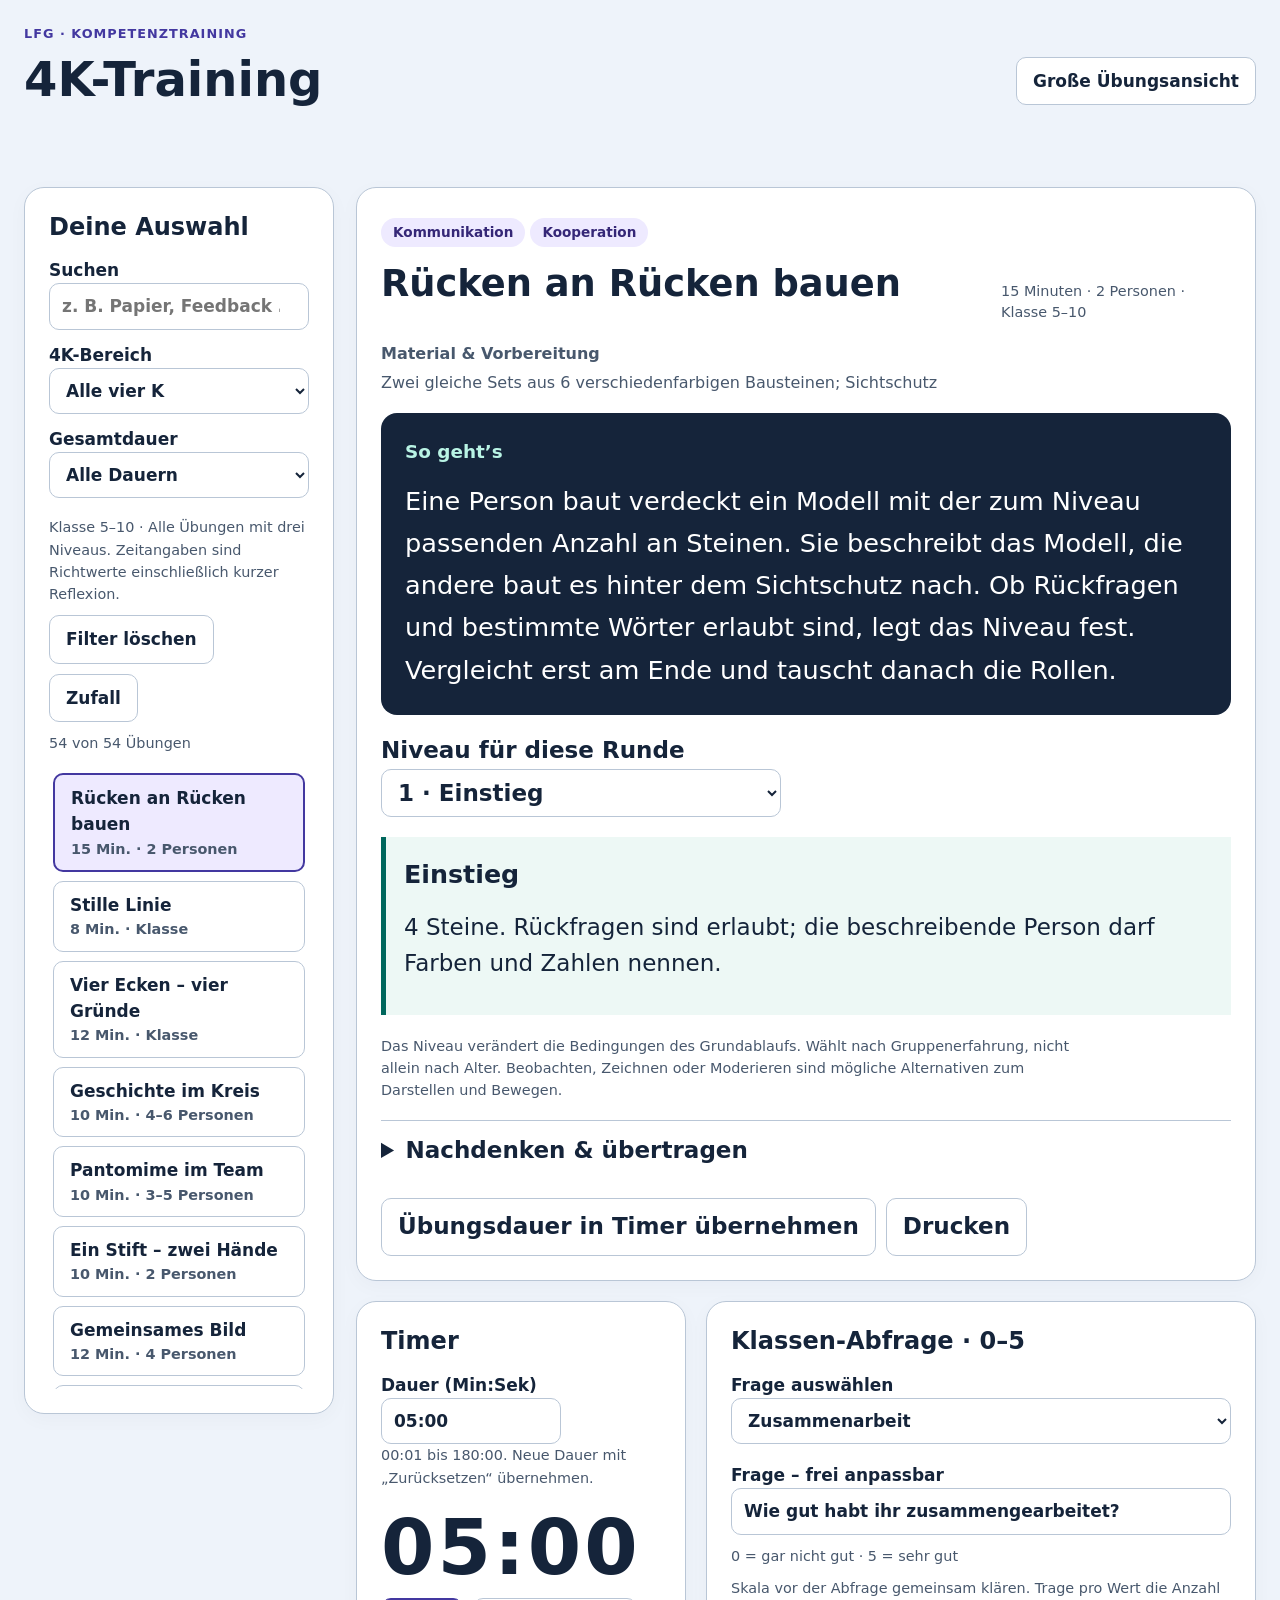
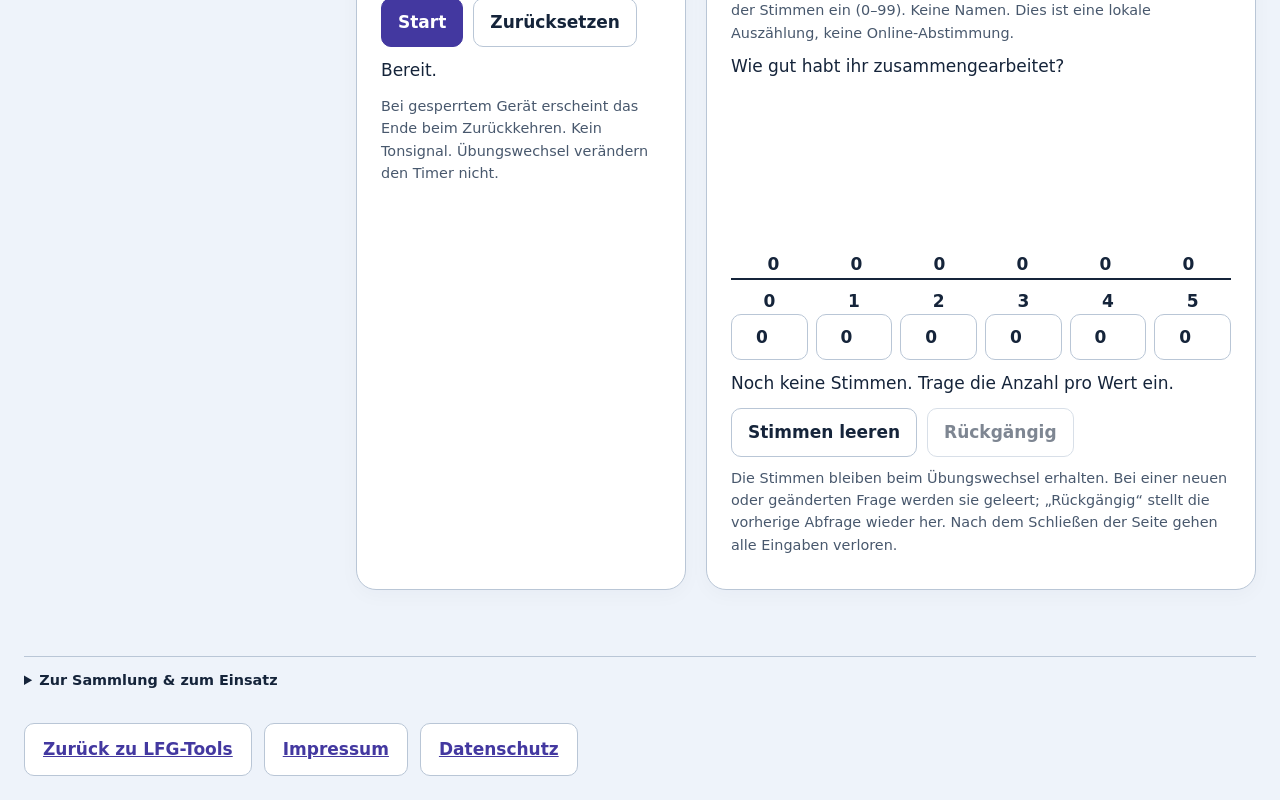
==== commit a25d538c: "Add files via upload" ====
--- a/tools/4k-training/index.html
+++ b/tools/4k-training/index.html
@@ -55,7 +55,7 @@
 </article>
 <div class="tools">
 <section class="card" id="timerbox" aria-labelledby="timerheading"><h2 id="timerheading" style="font-size:1.5rem">Timer</h2><label class="timer-input">Dauer (Min:Sek)<input id="timeinput" value="05:00" inputmode="text" maxlength="6" aria-describedby="timehint"></label><p id="timehint" class="small">00:01 bis 180:00. Neue Dauer mit „Zurücksetzen“ übernehmen.</p><div id="clock" class="clock" role="timer" aria-label="Verbleibende Zeit">05:00</div><div class="row"><button id="start" class="primary">Start</button><button id="reset">Zurücksetzen</button></div><p id="tstatus" class="status" role="status">Bereit.</p><p class="small">Bei gesperrtem Gerät erscheint das Ende beim Zurückkehren. Kein Tonsignal. Übungswechsel verändern den Timer nicht.</p></section>
-<section class="card survey" aria-labelledby="surveyheading"><h2 id="surveyheading" style="font-size:1.5rem">Klassen-Abfrage · 0–5</h2><label>Frage<input id="pollquestion" maxlength="160" value="Wie gut habt ihr zusammengearbeitet?"></label><p class="small">Skala gemeinsam klären: 0 = niedrigste, 5 = höchste Einschätzung. Trage pro Wert die Anzahl der Stimmen ein (0–99). Keine Namen. Dies ist eine lokale Auszählung, keine Online-Abstimmung.</p><figure id="figure"><figcaption id="caption"></figcaption><div id="chart" class="chart" aria-hidden="true"></div></figure><div id="counts" class="counts"></div><p id="pstatus" class="status" role="status" aria-live="polite"></p><div class="row"><button id="pollreset">Stimmen leeren</button><button id="undo" disabled>Rückgängig</button></div><p class="small">Die Stimmen bleiben beim Übungswechsel erhalten. Für eine neue Frage zuerst leeren. Nach dem Schließen der Seite gehen alle Eingaben verloren.</p></section>
+<section class="card survey" aria-labelledby="surveyheading"><h2 id="surveyheading" style="font-size:1.5rem">Klassen-Abfrage · 0–5</h2><label>Frage auswählen<select id="pollpreset" aria-describedby="pollscale"></select></label><label class="topgap">Frage – frei anpassbar<input id="pollquestion" maxlength="160" value="Wie gut habt ihr zusammengearbeitet?"></label><p id="pollscale" class="small"></p><p class="small">Skala vor der Abfrage gemeinsam klären. Trage pro Wert die Anzahl der Stimmen ein (0–99). Keine Namen. Dies ist eine lokale Auszählung, keine Online-Abstimmung.</p><figure id="figure"><figcaption id="caption"></figcaption><div id="chart" class="chart" aria-hidden="true"></div></figure><div id="counts" class="counts"></div><p id="pstatus" class="status" role="status" aria-live="polite"></p><div class="row"><button id="pollreset">Stimmen leeren</button><button id="undo" disabled>Rückgängig</button></div><p class="small">Die Stimmen bleiben beim Übungswechsel erhalten. Bei einer neuen oder geänderten Frage werden sie geleert; „Rückgängig“ stellt die vorherige Abfrage wieder her. Nach dem Schließen der Seite gehen alle Eingaben verloren.</p></section>
 </div>
 </div>
 </div>
@@ -153,13 +153,43 @@
 $('loadtime').onclick=()=>{if(running){timerMessage('Bitte den laufenden Timer zuerst pausieren, bevor du eine neue Dauer übernimmst.',true);$('start').focus();return;}$('timeinput').value=String(exercises[chosen].min).padStart(2,'0')+':00';resetTimer();timerMessage('Übungsdauer übernommen. Für einzelne Phasen kannst du sie kürzen.');};
 setInterval(tick,250);document.addEventListener('visibilitychange',tick);
 // Keine Speicherung: Alle Stimmen existieren nur während dieser geöffneten Seite.
-let previous=null;
+const pollPresets=[
+ ['Zusammenarbeit','Wie gut habt ihr zusammengearbeitet?','gar nicht gut','sehr gut'],
+ ['Wohlbefinden','Wie gut hat sich die Übung für dich angefühlt?','gar nicht gut','sehr gut'],
+ ['Eigene Beteiligung','Wie gut konntest du dich einbringen?','gar nicht gut','sehr gut'],
+ ['Zuhören','Wie aufmerksam habt ihr einander zugehört?','gar nicht aufmerksam','sehr aufmerksam'],
+ ['Verständlich erklären','Wie verständlich konntest du deine Gedanken erklären?','gar nicht verständlich','sehr verständlich'],
+ ['Gegenseitige Unterstützung','Wie gut habt ihr euch gegenseitig unterstützt?','gar nicht gut','sehr gut'],
+ ['Gemeinsam entscheiden','Wie gut habt ihr gemeinsame Entscheidungen getroffen?','gar nicht gut','sehr gut'],
+ ['Neue Ideen','Wie gut ist es euch gelungen, unterschiedliche Ideen zu entwickeln?','gar nicht gut','sehr gut'],
+ ['Ideen weiterentwickeln','Wie gut habt ihr die Ideen anderer weiterentwickelt?','gar nicht gut','sehr gut'],
+ ['Begründungen prüfen','Wie gründlich habt ihr eure Begründungen geprüft?','gar nicht gründlich','sehr gründlich'],
+ ['Mit Schwierigkeiten umgehen','Wie gut habt ihr bei Schwierigkeiten weitergearbeitet?','gar nicht gut','sehr gut'],
+ ['Lerngewinn','Wie viel hast du bei dieser Übung dazugelernt?','gar nichts','sehr viel']
+];
+let previous=null,activePreset='0',activeQuestion=$('pollquestion').value;
+pollPresets.forEach((p,i)=>{const o=el('option',p[0]);o.value=String(i);$('pollpreset').append(o);});
+const customOption=el('option','Eigene Frage');customOption.value='custom';$('pollpreset').append(customOption);$('pollpreset').value='0';
+function pollSnapshot(){return {question:activeQuestion,preset:activePreset,counts:Array.from({length:6},(_,i)=>$('count'+i).value)};}
+function clearCounts(){for(let i=0;i<6;i++)$('count'+i).value='0';}
+function pollScale(){const p=pollPresets[Number(activePreset)];$('pollscale').textContent=activePreset==='custom'?'0 = niedrigste Einschätzung · 5 = höchste Einschätzung. Legt passende Bedeutungen gemeinsam fest.':'0 = '+p[2]+' · 5 = '+p[3];}
+$('pollpreset').onchange=()=>{
+ const next=$('pollpreset').value;
+ if(next==='custom'){activePreset='custom';pollScale();$('pollquestion').focus();return;}
+ const question=pollPresets[Number(next)][1];
+ if(question!==activeQuestion){previous=pollSnapshot();clearCounts();$('undo').disabled=false;}
+ activePreset=next;activeQuestion=question;$('pollquestion').value=question;pollScale();updatePoll();
+};
 for(let i=0;i<6;i++){const label=el('label',String(i));const input=el('input');input.type='number';input.min='0';input.max='99';input.step='1';input.value='0';input.id='count'+i;input.inputMode='numeric';input.setAttribute('aria-label','Anzahl Stimmen für Wert '+i);input.oninput=()=>{previous=null;$('undo').disabled=true;updatePoll();};label.append(input);$('counts').append(label);}
 function updatePoll(){const counts=[];let valid=true;for(let i=0;i<6;i++){const inp=$('count'+i),s=inp.value.trim();const ok=/^\d{1,2}$/.test(s)&&Number(s)<=99;inp.setAttribute('aria-invalid',String(!ok));if(!ok)valid=false;counts.push(Number(s));}const q=$('pollquestion').value.trim();$('pollquestion').setAttribute('aria-invalid',String(!q));$('caption').textContent=q||'Abfrage';$('figure').hidden=!valid||!q;$('pstatus').className='status'+(!valid||!q?' error':'');if(!valid||!q){$('pstatus').textContent=!q?'Bitte eine Frage eingeben.':'Bitte für jeden Wert eine ganze Stimmenzahl von 0 bis 99 eingeben. Die Auswertung wartet auf gültige Angaben.';return;}$('chart').replaceChildren();const max=Math.max(1,...counts),total=counts.reduce((a,b)=>a+b,0);counts.forEach(n=>{const c=el('div',undefined,'column');c.append(el('span',String(n)));const b=el('div',undefined,'bar');b.style.height=(n/max*140)+'px';c.append(b);$('chart').append(c);});const sum=counts.reduce((a,n,i)=>a+n*i,0);$('pstatus').textContent=total?total+' Stimmen · Mittelwert '+(sum/total).toLocaleString('de-DE',{minimumFractionDigits:2,maximumFractionDigits:2})+' von 5.':'Noch keine Stimmen. Trage die Anzahl pro Wert ein.';}
-$('pollquestion').oninput=updatePoll;
-$('pollreset').onclick=()=>{previous=Array.from({length:6},(_,i)=>$('count'+i).value);for(let i=0;i<6;i++)$('count'+i).value='0';$('undo').disabled=false;updatePoll();};
-$('undo').onclick=()=>{if(!previous)return;previous.forEach((n,i)=>$('count'+i).value=n);previous=null;$('undo').disabled=true;updatePoll();};
-filter();selectExercise(0);updatePoll();
+$('pollquestion').oninput=()=>{
+ const text=$('pollquestion').value;
+ if(text!==activeQuestion && Array.from({length:6},(_,i)=>$('count'+i).value).some(n=>n!=='0')){previous=pollSnapshot();clearCounts();$('undo').disabled=false;}
+ activeQuestion=text;activePreset='custom';$('pollpreset').value='custom';pollScale();updatePoll();
+};
+$('pollreset').onclick=()=>{previous=pollSnapshot();clearCounts();$('undo').disabled=false;updatePoll();};
+$('undo').onclick=()=>{if(!previous)return;previous.counts.forEach((n,i)=>$('count'+i).value=n);activeQuestion=previous.question;activePreset=previous.preset;$('pollquestion').value=activeQuestion;$('pollpreset').value=activePreset;previous=null;$('undo').disabled=true;pollScale();updatePoll();};
+filter();selectExercise(0);pollScale();updatePoll();
 </script>
 </body>
 </html>
